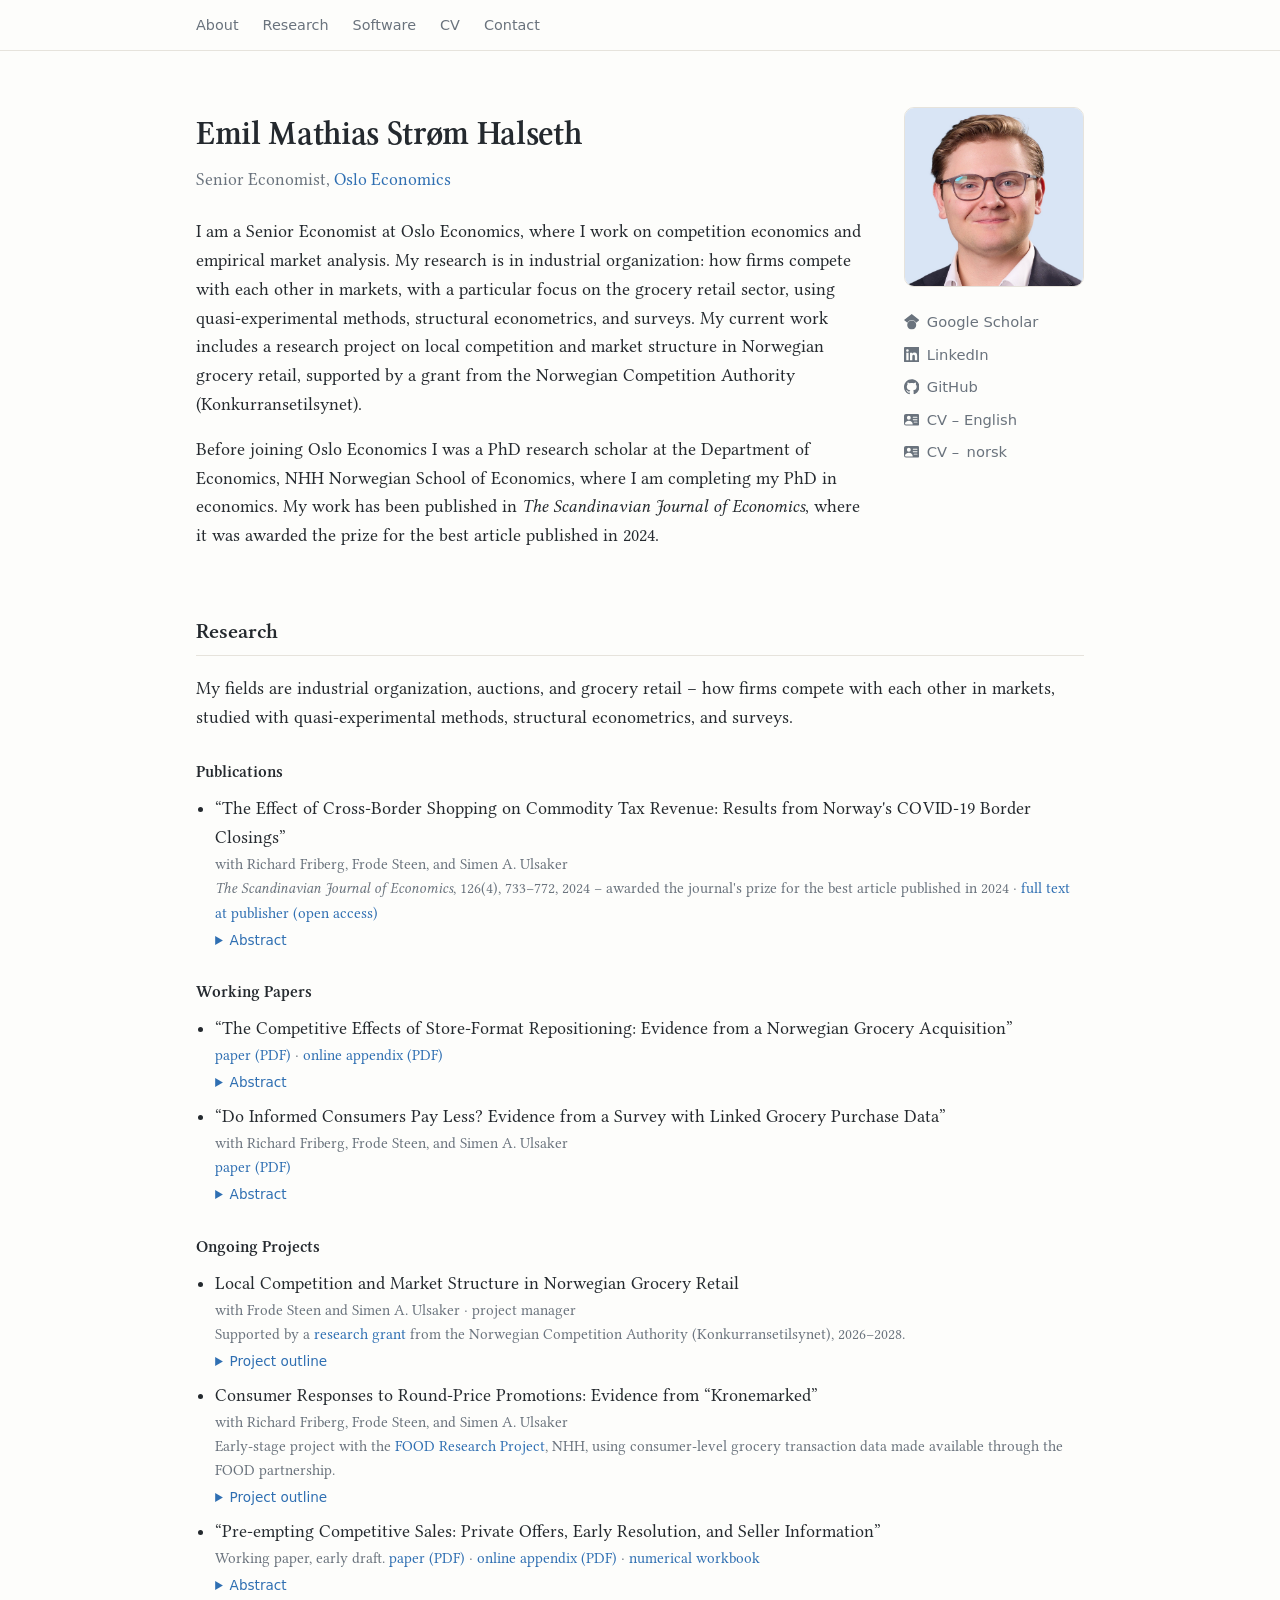
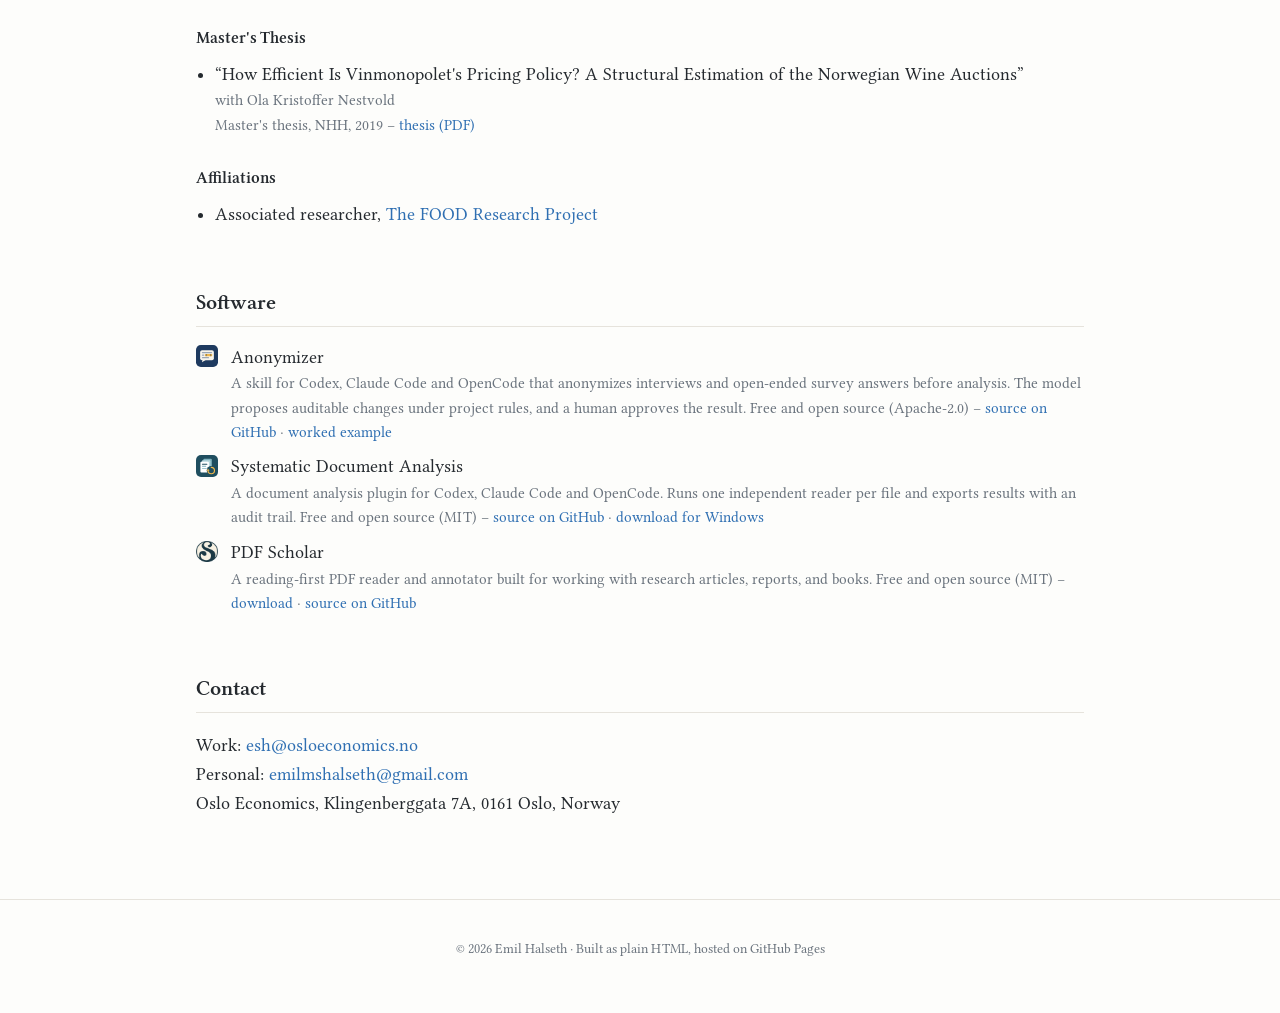
==== index.html @ 2a9c642d "Note quasi-random discount depth in Kronemarked outline Co-Authored-By: Claude Fable 5.1 <noreply@an" ====
<!doctype html>
<html lang="en">
<head>
  <meta charset="utf-8">
  <meta name="viewport" content="width=device-width, initial-scale=1">
  <title>Emil Halseth – Economist</title>
  <meta name="description" content="Emil Halseth is an economist at Oslo Economics working on industrial organization and competition economics.">
  <link rel="canonical" href="https://emilmsh.github.io/">
  <link rel="icon" href="assets/favicon.svg" type="image/svg+xml">
  <!-- Fonts embedded as data URIs; loaded first so the face is ready at first paint. -->
  <link rel="stylesheet" href="assets/fonts.css">
  <link rel="stylesheet" href="style.css">
</head>
<body>

<!-- Icon sprite for the link list under the portrait. Each <symbol> carries its
     own viewBox, so mixing 16- and 24-unit source icons is fine. Reference a
     symbol with <svg class="icon"><use href="#icon-name"></use></svg>.
     Logos from Simple Icons (CC0); the CV card from Bootstrap Icons (MIT). -->
<svg xmlns="http://www.w3.org/2000/svg" class="icon-sprite" aria-hidden="true">
  <symbol id="icon-scholar" viewBox="0 0 24 24">
    <path d="M5.242 13.769L0 9.5 12 0l12 9.5-5.242 4.269C17.548 11.249 14.978 9.5 12 9.5c-2.977 0-5.548 1.748-6.758 4.269zM12 10a7 7 0 1 0 0 14 7 7 0 0 0 0-14z"/>
  </symbol>
  <symbol id="icon-linkedin" viewBox="0 0 24 24">
    <path d="M20.447 20.452h-3.554v-5.569c0-1.328-.027-3.037-1.852-3.037-1.853 0-2.136 1.445-2.136 2.939v5.667H9.351V9h3.414v1.561h.046c.477-.9 1.637-1.85 3.37-1.85 3.601 0 4.267 2.37 4.267 5.455v6.286zM5.337 7.433a2.062 2.062 0 0 1-2.063-2.065 2.064 2.064 0 1 1 2.063 2.065zm1.782 13.019H3.555V9h3.564v11.452zM22.225 0H1.771C.792 0 0 .774 0 1.729v20.542C0 23.227.792 24 1.771 24h20.451C23.2 24 24 23.227 24 22.271V1.729C24 .774 23.2 0 22.222 0h.003z"/>
  </symbol>
  <symbol id="icon-github" viewBox="0 0 24 24">
    <path d="M12 .297c-6.63 0-12 5.373-12 12 0 5.303 3.438 9.8 8.205 11.385.6.113.82-.258.82-.577 0-.285-.01-1.04-.015-2.04-3.338.724-4.042-1.61-4.042-1.61C4.422 18.07 3.633 17.7 3.633 17.7c-1.087-.744.084-.729.084-.729 1.205.084 1.838 1.236 1.838 1.236 1.07 1.835 2.809 1.305 3.495.998.108-.776.417-1.305.76-1.605-2.665-.3-5.466-1.332-5.466-5.93 0-1.31.465-2.38 1.235-3.22-.135-.303-.54-1.523.105-3.176 0 0 1.005-.322 3.3 1.23.96-.267 1.98-.399 3-.405 1.02.006 2.04.138 3 .405 2.28-1.552 3.285-1.23 3.285-1.23.645 1.653.24 2.873.12 3.176.765.84 1.23 1.91 1.23 3.22 0 4.61-2.805 5.625-5.475 5.92.42.36.81 1.096.81 2.22 0 1.606-.015 2.896-.015 3.286 0 .315.21.69.825.57C20.565 22.092 24 17.592 24 12.297c0-6.627-5.373-12-12-12"/>
  </symbol>
  <symbol id="icon-cv" viewBox="0 0 16 16">
    <path d="M0 4a2 2 0 0 1 2-2h12a2 2 0 0 1 2 2v8a2 2 0 0 1-2 2H2a2 2 0 0 1-2-2zm9 1.5a.5.5 0 0 0 .5.5h4a.5.5 0 0 0 0-1h-4a.5.5 0 0 0-.5.5M9 8a.5.5 0 0 0 .5.5h4a.5.5 0 0 0 0-1h-4A.5.5 0 0 0 9 8m1 2.5a.5.5 0 0 0 .5.5h3a.5.5 0 0 0 0-1h-3a.5.5 0 0 0-.5.5m-1 2C9 10.567 7.21 9 5 9c-2.086 0-3.8 1.398-3.984 3.181A1 1 0 0 0 2 13h6.96q.04-.245.04-.5M7 6a2 2 0 1 0-4 0 2 2 0 0 0 4 0"/>
  </symbol>
</svg>

<header class="site-header">
  <nav>
    <a href="#about">About</a>
    <a href="#research">Research</a>
    <a href="#software">Software</a>
    <a href="cv.pdf">CV</a>
    <a href="#contact">Contact</a>
  </nav>
</header>

<main>
  <section class="hero" id="about">
    <div class="hero-text">
      <h1>Emil Mathias Strøm Halseth</h1>
      <p class="role">Senior Economist, <a href="https://osloeconomics.no/en/">Oslo Economics</a></p>
      <p class="bio">
        I am a Senior Economist at Oslo Economics, where I work on competition
        economics and empirical market analysis. My research is in industrial
        organization: how firms compete with each other in markets, with a
        particular focus on the grocery retail sector, using quasi-experimental
        methods, structural econometrics, and surveys. My current work includes
        a research project on local competition and market structure in Norwegian
        grocery retail, supported by a grant from the Norwegian Competition
        Authority (Konkurransetilsynet).
      </p>
      <p class="bio">
        Before joining Oslo Economics I was a PhD research scholar at the
        Department of Economics, NHH Norwegian School of Economics, where I am
        completing my PhD in economics. My work has been
        published in <em>The Scandinavian Journal of Economics</em>, where it
        was awarded the prize for the best article published in 2024.
      </p>
    </div>
    <div class="hero-photo">
      <img src="assets/portrait.jpg" alt="Portrait of Emil Halseth"
           onerror="this.classList.add('missing')">
      <ul class="social">
        <li><a href="https://scholar.google.com/citations?user=TgpBZZUAAAAJ&amp;hl=no"><svg class="icon" aria-hidden="true" focusable="false"><use href="#icon-scholar"></use></svg>Google Scholar</a></li>
        <li><a href="https://www.linkedin.com/in/emil-mathias-str%C3%B8m-halseth-258523127/?locale=en"><svg class="icon" aria-hidden="true" focusable="false"><use href="#icon-linkedin"></use></svg>LinkedIn</a></li>
        <li><a href="https://github.com/emilmsh"><svg class="icon" aria-hidden="true" focusable="false"><use href="#icon-github"></use></svg>GitHub</a></li>
        <li><a href="cv.pdf"><svg class="icon" aria-hidden="true" focusable="false"><use href="#icon-cv"></use></svg>CV &ndash; English</a></li>
        <!-- Labelled in its own language; lang tells screen readers to switch voice. -->
        <li><a href="cv-norsk.pdf" hreflang="no"><svg class="icon" aria-hidden="true" focusable="false"><use href="#icon-cv"></use></svg>CV &ndash; <span lang="no">norsk</span></a></li>
      </ul>
    </div>
  </section>

  <section id="research">
    <h2>Research</h2>
    <p>
      My fields are industrial organization, auctions, and grocery retail &ndash;
      how firms compete with each other in markets, studied with
      quasi-experimental methods, structural econometrics, and surveys.
    </p>
    <!-- To add a paper, copy this template into the right list below
         (newest first). Drop the lines that don't apply: coauthors and
         the abstract are optional.
    <li>
      &ldquo;Paper Title&rdquo;
      <span class="coauthors">with Coauthor One and Coauthor Two</span>
      <span class="venue"><a href="papers/short-name.pdf">paper (PDF)</a></span>
      <details>
        <summary>Abstract</summary>
        <p>Abstract text.</p>
      </details>
    </li>
    -->
    <h3>Publications</h3>
    <ul class="papers">
      <li>
        &ldquo;The Effect of Cross-Border Shopping on Commodity Tax Revenue:
        Results from Norway's COVID-19 Border Closings&rdquo;
        <span class="coauthors">with Richard Friberg, Frode Steen, and Simen A. Ulsaker</span>
        <span class="venue"><em>The Scandinavian Journal of Economics</em>, 126(4), 733&ndash;772, 2024
        &ndash; awarded the journal's prize for the best article published in 2024 ·
        <a href="https://doi.org/10.1111/sjoe.12559">full text at publisher (open access)</a></span>
        <details>
          <summary>Abstract</summary>
          <p>We use grocery data from Norway and COVID-19 border closings to
          gauge the effect of cross-border shopping on commodity tax revenue.
          Detailed store-category level data identify differential treatment
          effects that depend on distance to Swedish stores. Economically
          significant effects extend to up to two hours' drive from the border,
          and even further for prominent cross-border shopping products as
          beer, cigarettes and soda. Across all products, cross-border shopping
          decreases tax revenue from VAT by 3.6% at the national level.
          National commodity tax revenue from carbonated soft drinks (subject
          to a sugar tax) is reduced by 8.1% and from cigarettes by 11.9%.</p>
        </details>
      </li>
    </ul>
    <h3>Working Papers</h3>
    <ul class="papers">
      <li>
        &ldquo;The Competitive Effects of Store-Format Repositioning: Evidence
        from a Norwegian Grocery Acquisition&rdquo;
        <span class="venue"><a href="papers/store-format-repositioning.pdf">paper (PDF)</a> ·
        <a href="papers/store-format-repositioning-appendix.pdf">online appendix (PDF)</a></span>
        <details>
          <summary>Abstract</summary>
          <p>This paper evaluates Coop's 2015 acquisition of ICA, which raised
          national concentration in Norwegian grocery retail and reshaped local
          competition through store-format repositioning toward soft-discount.
          Store-level difference-in-differences estimates for a leading
          soft-discount incumbent imply that rival conversions to the
          acquirer's soft-discount format reduced sales by 4.4&ndash;12.9%,
          while closures increased them by 2.4&ndash;11.1%.
          Convenience-discount conversions show no sales response. Local
          product prices were unchanged, consistent with uniform national
          pricing, and assortments adjusted little. Nationally, food prices
          fell 3.8&ndash;5.2% relative to neighboring countries. These findings
          suggest the merger reallocated complementary firm-specific
          assets &ndash; ICA's locations and Coop's soft-discount
          concept &ndash; strengthening competition despite greater
          concentration.</p>
        </details>
      </li>
      <li>
        &ldquo;Do Informed Consumers Pay Less? Evidence from a Survey with
        Linked Grocery Purchase Data&rdquo;
        <span class="coauthors">with Richard Friberg, Frode Steen, and Simen A. Ulsaker</span>
        <span class="venue"><a href="papers/do-informed-consumers-pay-less.pdf">paper (PDF)</a></span>
        <details>
          <summary>Abstract</summary>
          <p>We examine how consumer price knowledge affects prices paid in
          grocery markets, combining survey-based price recall data from over
          2,000 Norwegian households with 18 months of linked transaction
          histories. Better-informed consumers pay lower prices by timing
          purchases to coincide with sales: a 10 percentage-point increase in
          price knowledge is associated with a 1.3 percent reduction
          in prices paid. This provides direct empirical support for the
          central mechanism in Varian's (1980) model of sales. Consumers who
          actively seek price information have higher price knowledge,
          suggesting that policies improving price accessibility may improve
          consumers' ability to identify and act on temporary discounts.</p>
        </details>
      </li>
    </ul>
    <h3>Ongoing Projects</h3>
    <ul class="papers">
      <li>
        Local Competition and Market Structure in Norwegian Grocery Retail
        <span class="coauthors">with Frode Steen and Simen A. Ulsaker · project manager</span>
        <span class="venue">Supported by a
        <a href="https://konkurransetilsynet.no/konkurransetilsynet-tildeler-forskingsmidlar-2026/">research
        grant</a> from the Norwegian Competition Authority (Konkurransetilsynet),
        2026&ndash;2028.</span>
        <details>
          <summary>Project outline</summary>
          <p>How does the structure of local grocery markets&nbsp;&ndash; the
          number of stores and their distribution across chains&nbsp;&ndash;
          affect competition, cost efficiency, and store accessibility? The
          Norwegian grocery sector is highly concentrated at the national
          level, yet competition largely plays out in local markets, and the
          policy debate has centred on measures that shape local market
          structure: the 2024 ban on negative servitudes, proposals to cap the
          number of stores per chain in a local market, and the Competition
          Authority's new market-investigation powers, which open for
          structural remedies such as divestiture. This project develops and
          estimates a structural equilibrium model of store entry and local
          competition between grocery chains, building on recent frameworks in
          empirical industrial organization and detailed data on store
          locations, chain affiliation, and local market conditions. The
          estimated model is then used for counterfactual analyses that
          quantify how concrete policy interventions would affect entry
          patterns, market structure, competitive intensity, and consumer
          welfare&nbsp;&ndash; explicitly accounting for the chains' strategic
          responses.</p>
        </details>
      </li>
      <li id="round-price-promotions">
        Consumer Responses to Round-Price Promotions: Evidence from
        &ldquo;Kronemarked&rdquo;
        <span class="coauthors">with Richard Friberg, Frode Steen, and Simen A. Ulsaker</span>
        <span class="venue">Early-stage project with the
        <a href="https://www.nhh.no/en/research-centres/food/">FOOD Research
        Project</a>, NHH, using consumer-level grocery transaction data made
        available through the FOOD partnership.</span>
        <details>
          <summary>Project outline</summary>
          <p>&ldquo;Kronemarked&rdquo; is a recurring, store-wide promotional
          event in Norwegian grocery retail: a large set of products spanning
          most categories is temporarily repriced by rounding regular prices
          down to a small set of round price points&nbsp;&ndash; 10, 15, 20,
          30, 40, and 50 kroner&nbsp;&ndash; and included products carry a
          dedicated in-store label showing the round price. The event is
          heavily advertised and functions as a traffic driver for the store
          as a whole. Because regular prices sit at varying distances above
          the nearest round number, the monetary discount differs widely
          across included products: an item regularly priced at 21 kroner and
          one at 29 kroner are both sold at 20. The promotion thus separates
          two features that normally move together in a sale: the salient
          signal that an item is on offer, and the depth of the discount.
          Some products recur across campaigns, while others appear only
          once.</p>
          <p>The project asks two questions. First, what is the relative
          importance of inclusion and labelling versus discount depth in
          consumers' responses&nbsp;&ndash; that is, how sensitive is demand
          to the size of the discount, conditional on the product carrying
          the label? Second, what role does the promotion play in introducing
          new products and variants to consumers: does the chain use it to
          push particular products, and do purchases induced by the campaign
          persist afterwards, shifting consumers' longer-run preferences?</p>
          <p>We use consumer-level transaction data from a major Norwegian
          grocery chain, provided through the FOOD partnership, to study how
          households' purchases of included products change relative to the
          same products outside the campaign period, to the same products in
          stores that do not run the promotion, to non-included products in
          the same store, and during versus after the campaign. Variation in
          discount depth across products sold at the same round price point,
          and across campaigns for the same product, identifies the effect of
          discount depth conditional on the label. Because the distance from
          a product's regular price to the nearest round number is plausibly
          as good as random, conditional on the price level, this variation
          offers a quasi-experimental route to the causal effect of discount
          depth on demand. The household panel further allows us to trace
          trial, repeat purchase, and substitution over time.</p>
        </details>
      </li>
      <!-- BEGIN PREEMPTIVE PAPER: generated from Pre-emptive-bids/manuscripts/pre-empting-competitive-sales.tex -->
      <li id="pre-empting-competitive-sales">
        &ldquo;Pre-empting Competitive Sales: Private Offers, Early Resolution, and Seller Information&rdquo;
        <span class="venue">Working paper, early draft. <a href="papers/pre-empting-competitive-sales.pdf">paper (PDF)</a> · <a href="papers/pre-empting-competitive-sales-online-appendix.pdf">online appendix (PDF)</a> · <a href="papers/pre-emption-numerics.html">numerical workbook</a></span>
        <details>
          <summary>Abstract</summary>
          <p>A private offer can end a competitive sale before other buyers bid. We study costly offers by a buyer with private value and resolution benefits to a seller with private continuation prospects. Accepted trades must finance foregone competition and unsuccessful attempts. Some buyers offer prices that screen seller states; others pay more for certain acceptance. An effective ban preserves later competition and saves offer costs, but sacrifices resolution gains. Its welfare effect depends on the surplus denied to excluded buyers. We establish probing and knockout equilibria and give numerical examples with opposite welfare rankings.</p>
        </details>
      </li>
      <!-- END PREEMPTIVE PAPER -->
    </ul>
    <h3>Master's Thesis</h3>
    <ul class="papers">
      <li>
        &ldquo;How Efficient Is Vinmonopolet's Pricing Policy? A Structural
        Estimation of the Norwegian Wine Auctions&rdquo;
        <span class="coauthors">with Ola Kristoffer Nestvold</span>
        <span class="venue">Master's thesis, NHH, 2019 &ndash;
        <a href="papers/vinmonopolet-pricing-policy.pdf">thesis (PDF)</a></span>
      </li>
    </ul>
    <h3>Affiliations</h3>
    <ul class="affiliations">
      <li>Associated researcher, <a href="https://www.nhh.no/en/research-centres/food/">The FOOD Research Project</a></li>
    </ul>
  </section>

  <section id="software">
    <h2>Software</h2>
    <!-- One <li> per tool; keep newest first. Lead with the tool's own landing
         page where it has one (it carries the downloads for every platform and
         the screenshots), then the repo. Where there is no landing page, link
         the repo and a direct download (releases/latest) or store listing. -->
    <ul class="papers software">
      <li>
        <img class="app-logo" src="assets/anonymizer-logo.svg" alt="" width="22" height="22">
        Anonymizer
        <span class="venue">A skill for Codex, Claude Code and OpenCode that anonymizes interviews and
        open-ended survey answers before analysis.
        The model proposes auditable changes under project rules, and a human approves the result.
        Free and open source (Apache-2.0) &ndash;
        <a href="https://github.com/emilmsh/anonymizer">source on GitHub</a> ·
        <a href="https://github.com/emilmsh/anonymizer/tree/main/examples">worked example</a></span>
      </li>
      <li>
        <img class="app-logo" src="assets/systematic-document-analysis-logo.svg" alt="" width="22" height="22">
        Systematic Document Analysis
        <span class="venue">A document analysis plugin for Codex, Claude Code and OpenCode.
        Runs one independent reader per file and exports results with an audit trail.
        Free and open source (MIT) &ndash;
        <a href="https://github.com/emilmsh/systematic-document-analysis">source on GitHub</a> ·
        <a href="https://github.com/emilmsh/systematic-document-analysis/releases/latest">download for Windows</a></span>
      </li>
      <li>
        <img class="app-logo" src="assets/pdf-scholar-logo.png" alt="" width="22" height="22">
        PDF Scholar
        <span class="venue">A reading-first PDF reader and annotator built for
        working with research articles, reports, and books.
        Free and open source (MIT) &ndash;
        <a href="https://emilmsh.github.io/pdf-scholar/">download</a> ·
        <a href="https://github.com/emilmsh/pdf-scholar">source on GitHub</a></span>
      </li>
    </ul>
  </section>

  <section id="contact">
    <h2>Contact</h2>
    <p>
      Work: <a href="mailto:esh@osloeconomics.no">esh@osloeconomics.no</a><br>
      Personal: <a href="mailto:emilmshalseth@gmail.com">emilmshalseth@gmail.com</a><br>
      Oslo Economics, Klingenberggata 7A, 0161 Oslo, Norway
    </p>
  </section>
</main>

<footer>
  <p>© 2026 Emil Halseth · Built as plain HTML, hosted on GitHub Pages</p>
</footer>

</body>
</html>
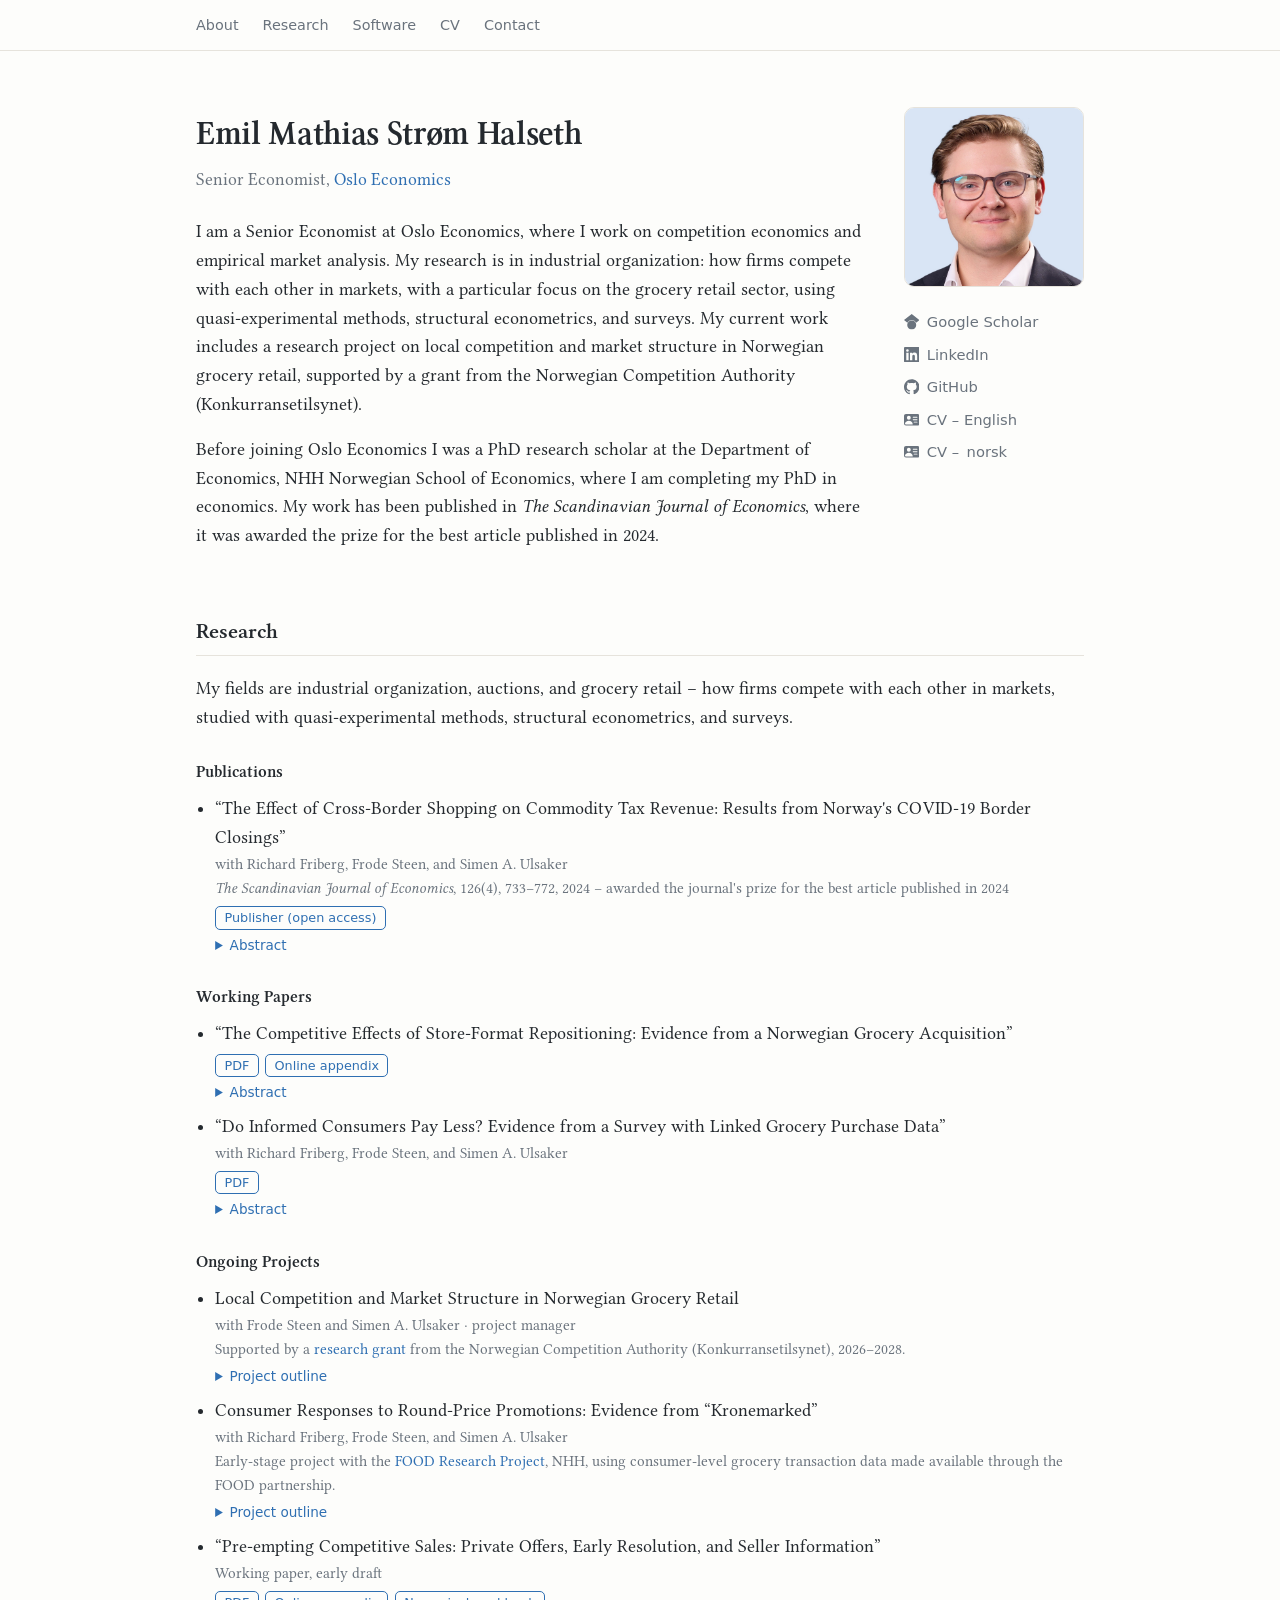
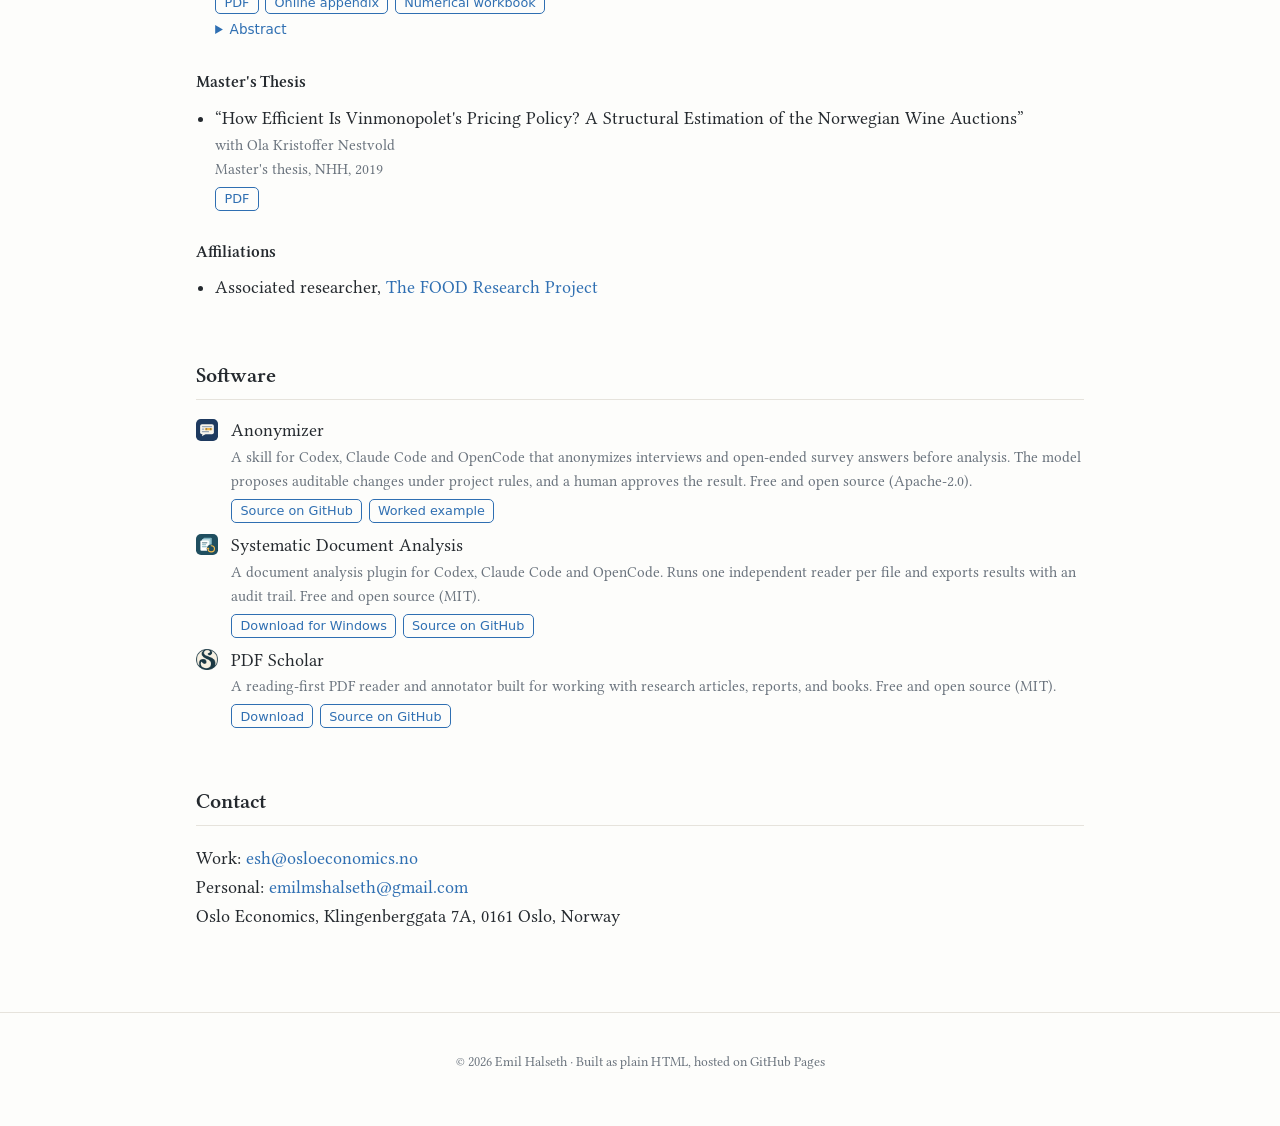
==== commit 2ed93a34: "Show paper and software links as outlined buttons Move the PDF, appendix, workbook, and repository l" ====
--- a/index.html
+++ b/index.html
@@ -92,7 +92,8 @@
     <li>
       &ldquo;Paper Title&rdquo;
       <span class="coauthors">with Coauthor One and Coauthor Two</span>
-      <span class="venue"><a href="papers/short-name.pdf">paper (PDF)</a></span>
+      <span class="venue">Venue or status, if any</span>
+      <span class="links"><a class="btn" href="papers/short-name.pdf">PDF</a></span>
       <details>
         <summary>Abstract</summary>
         <p>Abstract text.</p>
@@ -106,8 +107,8 @@
         Results from Norway's COVID-19 Border Closings&rdquo;
         <span class="coauthors">with Richard Friberg, Frode Steen, and Simen A. Ulsaker</span>
         <span class="venue"><em>The Scandinavian Journal of Economics</em>, 126(4), 733&ndash;772, 2024
-        &ndash; awarded the journal's prize for the best article published in 2024 ·
-        <a href="https://doi.org/10.1111/sjoe.12559">full text at publisher (open access)</a></span>
+        &ndash; awarded the journal's prize for the best article published in 2024</span>
+        <span class="links"><a class="btn" href="https://doi.org/10.1111/sjoe.12559">Publisher (open access)</a></span>
         <details>
           <summary>Abstract</summary>
           <p>We use grocery data from Norway and COVID-19 border closings to
@@ -128,8 +129,8 @@
       <li>
         &ldquo;The Competitive Effects of Store-Format Repositioning: Evidence
         from a Norwegian Grocery Acquisition&rdquo;
-        <span class="venue"><a href="papers/store-format-repositioning.pdf">paper (PDF)</a> ·
-        <a href="papers/store-format-repositioning-appendix.pdf">online appendix (PDF)</a></span>
+        <span class="links"><a class="btn" href="papers/store-format-repositioning.pdf">PDF</a>
+        <a class="btn" href="papers/store-format-repositioning-appendix.pdf">Online appendix</a></span>
         <details>
           <summary>Abstract</summary>
           <p>This paper evaluates Coop's 2015 acquisition of ICA, which raised
@@ -153,7 +154,7 @@
         &ldquo;Do Informed Consumers Pay Less? Evidence from a Survey with
         Linked Grocery Purchase Data&rdquo;
         <span class="coauthors">with Richard Friberg, Frode Steen, and Simen A. Ulsaker</span>
-        <span class="venue"><a href="papers/do-informed-consumers-pay-less.pdf">paper (PDF)</a></span>
+        <span class="links"><a class="btn" href="papers/do-informed-consumers-pay-less.pdf">PDF</a></span>
         <details>
           <summary>Abstract</summary>
           <p>We examine how consumer price knowledge affects prices paid in
@@ -254,7 +255,8 @@
       <!-- BEGIN PREEMPTIVE PAPER: generated from Pre-emptive-bids/manuscripts/pre-empting-competitive-sales.tex -->
       <li id="pre-empting-competitive-sales">
         &ldquo;Pre-empting Competitive Sales: Private Offers, Early Resolution, and Seller Information&rdquo;
-        <span class="venue">Working paper, early draft. <a href="papers/pre-empting-competitive-sales.pdf">paper (PDF)</a> · <a href="papers/pre-empting-competitive-sales-online-appendix.pdf">online appendix (PDF)</a> · <a href="papers/pre-emption-numerics.html">numerical workbook</a></span>
+        <span class="venue">Working paper, early draft</span>
+        <span class="links"><a class="btn" href="papers/pre-empting-competitive-sales.pdf">PDF</a> <a class="btn" href="papers/pre-empting-competitive-sales-online-appendix.pdf">Online appendix</a> <a class="btn" href="papers/pre-emption-numerics.html">Numerical workbook</a></span>
         <details>
           <summary>Abstract</summary>
           <p>A private offer can end a competitive sale before other buyers bid. We study costly offers by a buyer with private value and resolution benefits to a seller with private continuation prospects. Accepted trades must finance foregone competition and unsuccessful attempts. Some buyers offer prices that screen seller states; others pay more for certain acceptance. An effective ban preserves later competition and saves offer costs, but sacrifices resolution gains. Its welfare effect depends on the surplus denied to excluded buyers. We establish probing and knockout equilibria and give numerical examples with opposite welfare rankings.</p>
@@ -268,8 +270,8 @@
         &ldquo;How Efficient Is Vinmonopolet's Pricing Policy? A Structural
         Estimation of the Norwegian Wine Auctions&rdquo;
         <span class="coauthors">with Ola Kristoffer Nestvold</span>
-        <span class="venue">Master's thesis, NHH, 2019 &ndash;
-        <a href="papers/vinmonopolet-pricing-policy.pdf">thesis (PDF)</a></span>
+        <span class="venue">Master's thesis, NHH, 2019</span>
+        <span class="links"><a class="btn" href="papers/vinmonopolet-pricing-policy.pdf">PDF</a></span>
       </li>
     </ul>
     <h3>Affiliations</h3>
@@ -291,27 +293,27 @@
         <span class="venue">A skill for Codex, Claude Code and OpenCode that anonymizes interviews and
         open-ended survey answers before analysis.
         The model proposes auditable changes under project rules, and a human approves the result.
-        Free and open source (Apache-2.0) &ndash;
-        <a href="https://github.com/emilmsh/anonymizer">source on GitHub</a> ·
-        <a href="https://github.com/emilmsh/anonymizer/tree/main/examples">worked example</a></span>
+        Free and open source (Apache-2.0).</span>
+        <span class="links"><a class="btn" href="https://github.com/emilmsh/anonymizer">Source on GitHub</a>
+        <a class="btn" href="https://github.com/emilmsh/anonymizer/tree/main/examples">Worked example</a></span>
       </li>
       <li>
         <img class="app-logo" src="assets/systematic-document-analysis-logo.svg" alt="" width="22" height="22">
         Systematic Document Analysis
         <span class="venue">A document analysis plugin for Codex, Claude Code and OpenCode.
         Runs one independent reader per file and exports results with an audit trail.
-        Free and open source (MIT) &ndash;
-        <a href="https://github.com/emilmsh/systematic-document-analysis">source on GitHub</a> ·
-        <a href="https://github.com/emilmsh/systematic-document-analysis/releases/latest">download for Windows</a></span>
+        Free and open source (MIT).</span>
+        <span class="links"><a class="btn" href="https://github.com/emilmsh/systematic-document-analysis/releases/latest">Download for Windows</a>
+        <a class="btn" href="https://github.com/emilmsh/systematic-document-analysis">Source on GitHub</a></span>
       </li>
       <li>
         <img class="app-logo" src="assets/pdf-scholar-logo.png" alt="" width="22" height="22">
         PDF Scholar
         <span class="venue">A reading-first PDF reader and annotator built for
         working with research articles, reports, and books.
-        Free and open source (MIT) &ndash;
-        <a href="https://emilmsh.github.io/pdf-scholar/">download</a> ·
-        <a href="https://github.com/emilmsh/pdf-scholar">source on GitHub</a></span>
+        Free and open source (MIT).</span>
+        <span class="links"><a class="btn" href="https://emilmsh.github.io/pdf-scholar/">Download</a>
+        <a class="btn" href="https://github.com/emilmsh/pdf-scholar">Source on GitHub</a></span>
       </li>
     </ul>
   </section>
--- a/style.css
+++ b/style.css
@@ -198,6 +198,35 @@
   font-size: 0.95rem;
 }
 
+/* Paper / software links sit on their own row as small outlined buttons,
+   so they read as actions rather than running into the venue text. */
+.links {
+  display: flex;
+  flex-wrap: wrap;
+  gap: 0.4rem;
+  margin-top: 0.35rem;
+  font-family: system-ui, -apple-system, "Segoe UI", sans-serif;
+  font-size: 0.8rem;
+  line-height: 1.2;
+}
+
+.btn {
+  display: inline-block;
+  padding: 0.25em 0.65em;
+  border: 1px solid var(--accent);
+  border-radius: 5px;
+  color: var(--accent);
+  background: transparent;
+  white-space: nowrap;
+  transition: background-color 0.12s ease, color 0.12s ease;
+}
+
+.btn:hover, .btn:focus-visible {
+  background: var(--accent);
+  color: var(--bg);
+  text-decoration: none;
+}
+
 .papers details { margin-top: 0.3rem; }
 
 .papers summary {
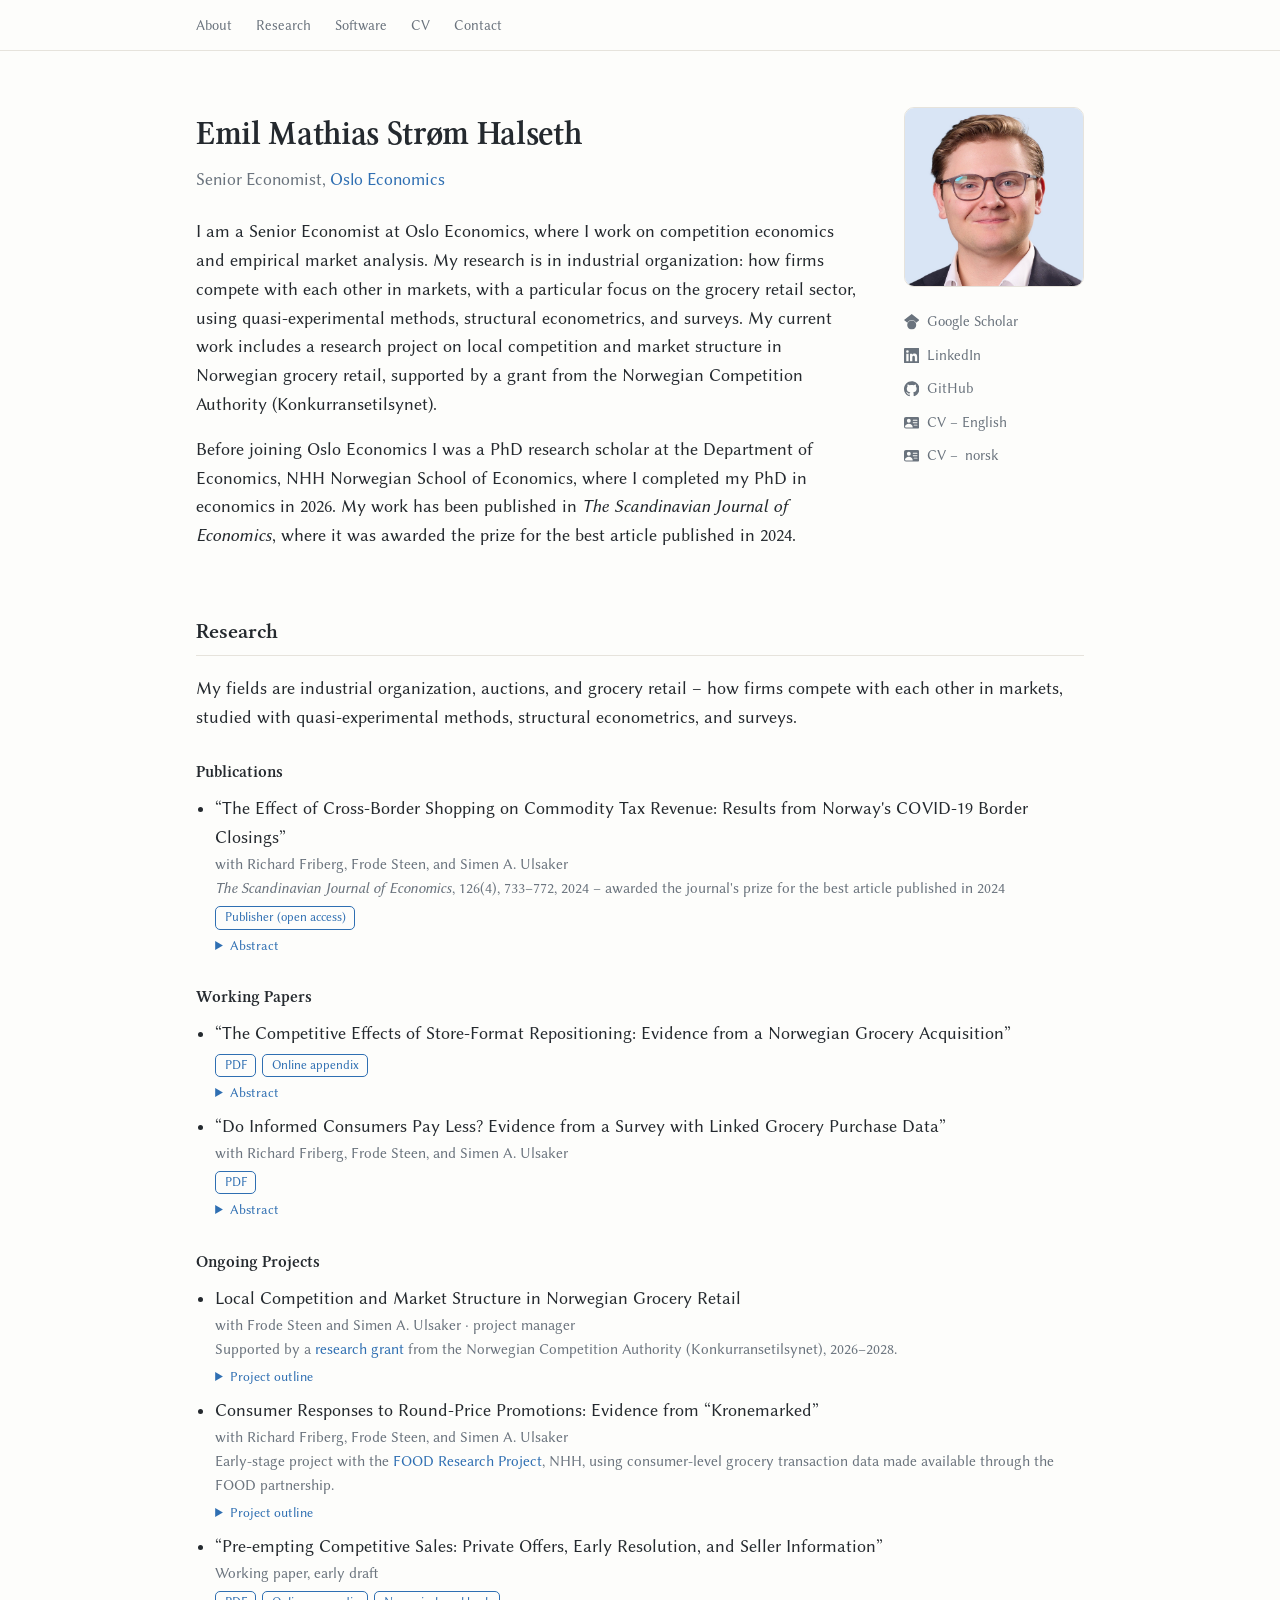
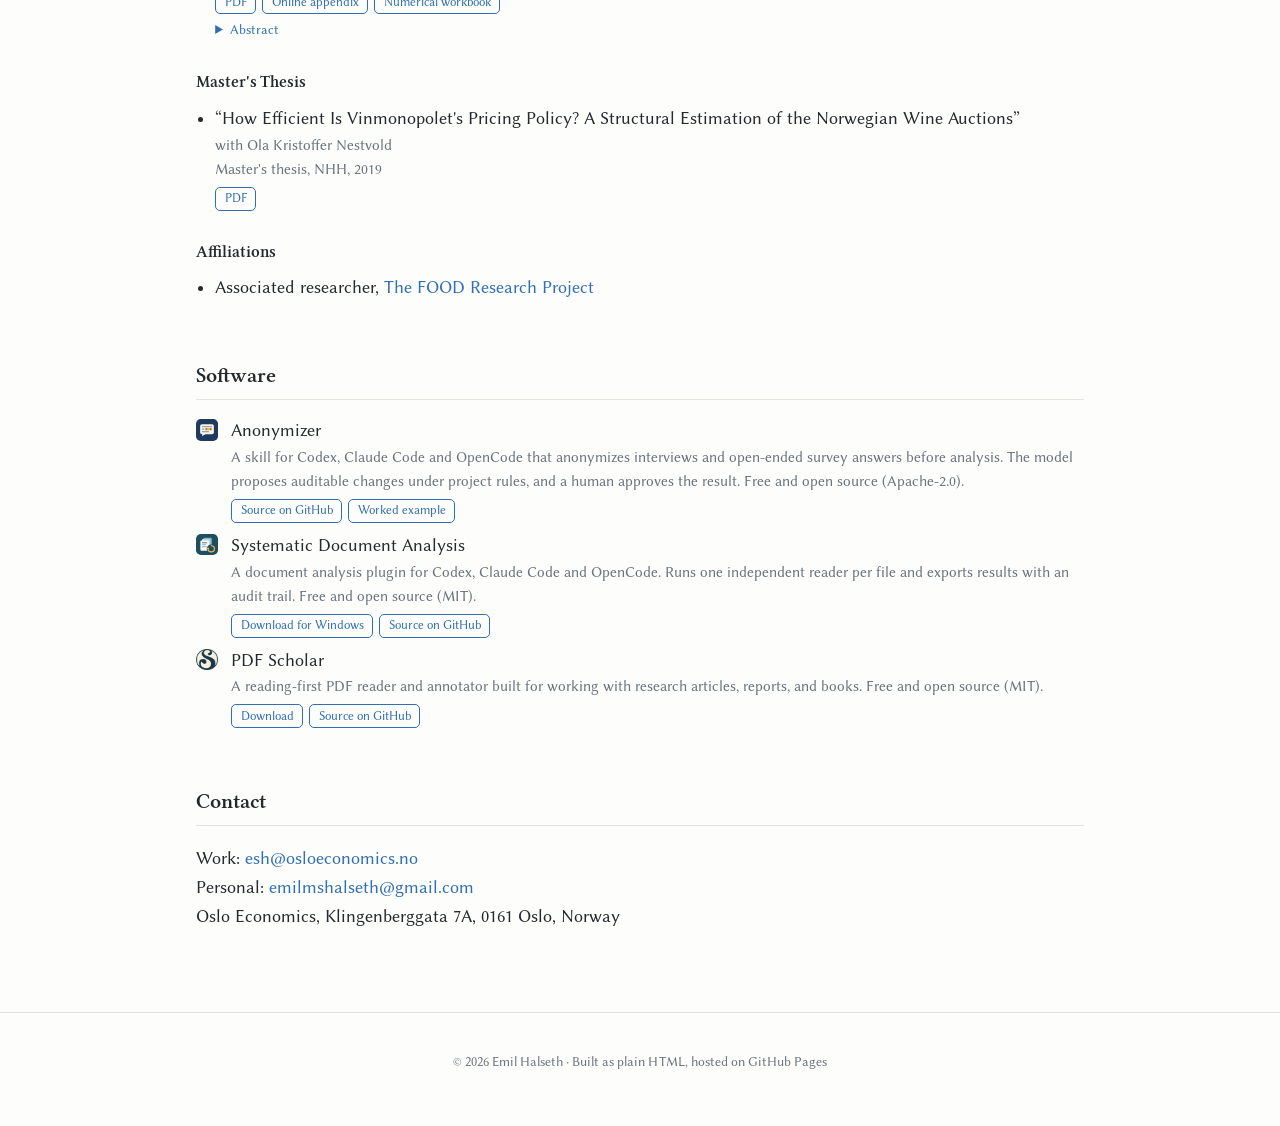
==== commit b32c49c0: "Update bio: PhD completed Co-Authored-By: Claude Fable 5.1 <noreply@anthropic.com>" ====
--- a/index.html
+++ b/index.html
@@ -59,8 +59,8 @@
       </p>
       <p class="bio">
         Before joining Oslo Economics I was a PhD research scholar at the
-        Department of Economics, NHH Norwegian School of Economics, where I am
-        completing my PhD in economics. My work has been
+        Department of Economics, NHH Norwegian School of Economics, where I
+        completed my PhD in economics in 2026. My work has been
         published in <em>The Scandinavian Journal of Economics</em>, where it
         was awarded the prize for the best article published in 2024.
       </p>
--- a/assets/fonts.css
+++ b/assets/fonts.css
@@ -1,6 +1,7 @@
-/* Libertinus Serif embedded as base64 data URIs so the font is part of the
-   render-blocking CSS — available at first paint, no FOUT, no swap.
-   Generated file — don't edit by hand; editable styling lives in style.css. */
-@font-face{font-family:"Libertinus Serif";font-weight:400;font-style:normal;font-display:block;src:url([data-uri]) format("woff2");}
-@font-face{font-family:"Libertinus Serif";font-weight:400;font-style:italic;font-display:block;src:url([data-uri]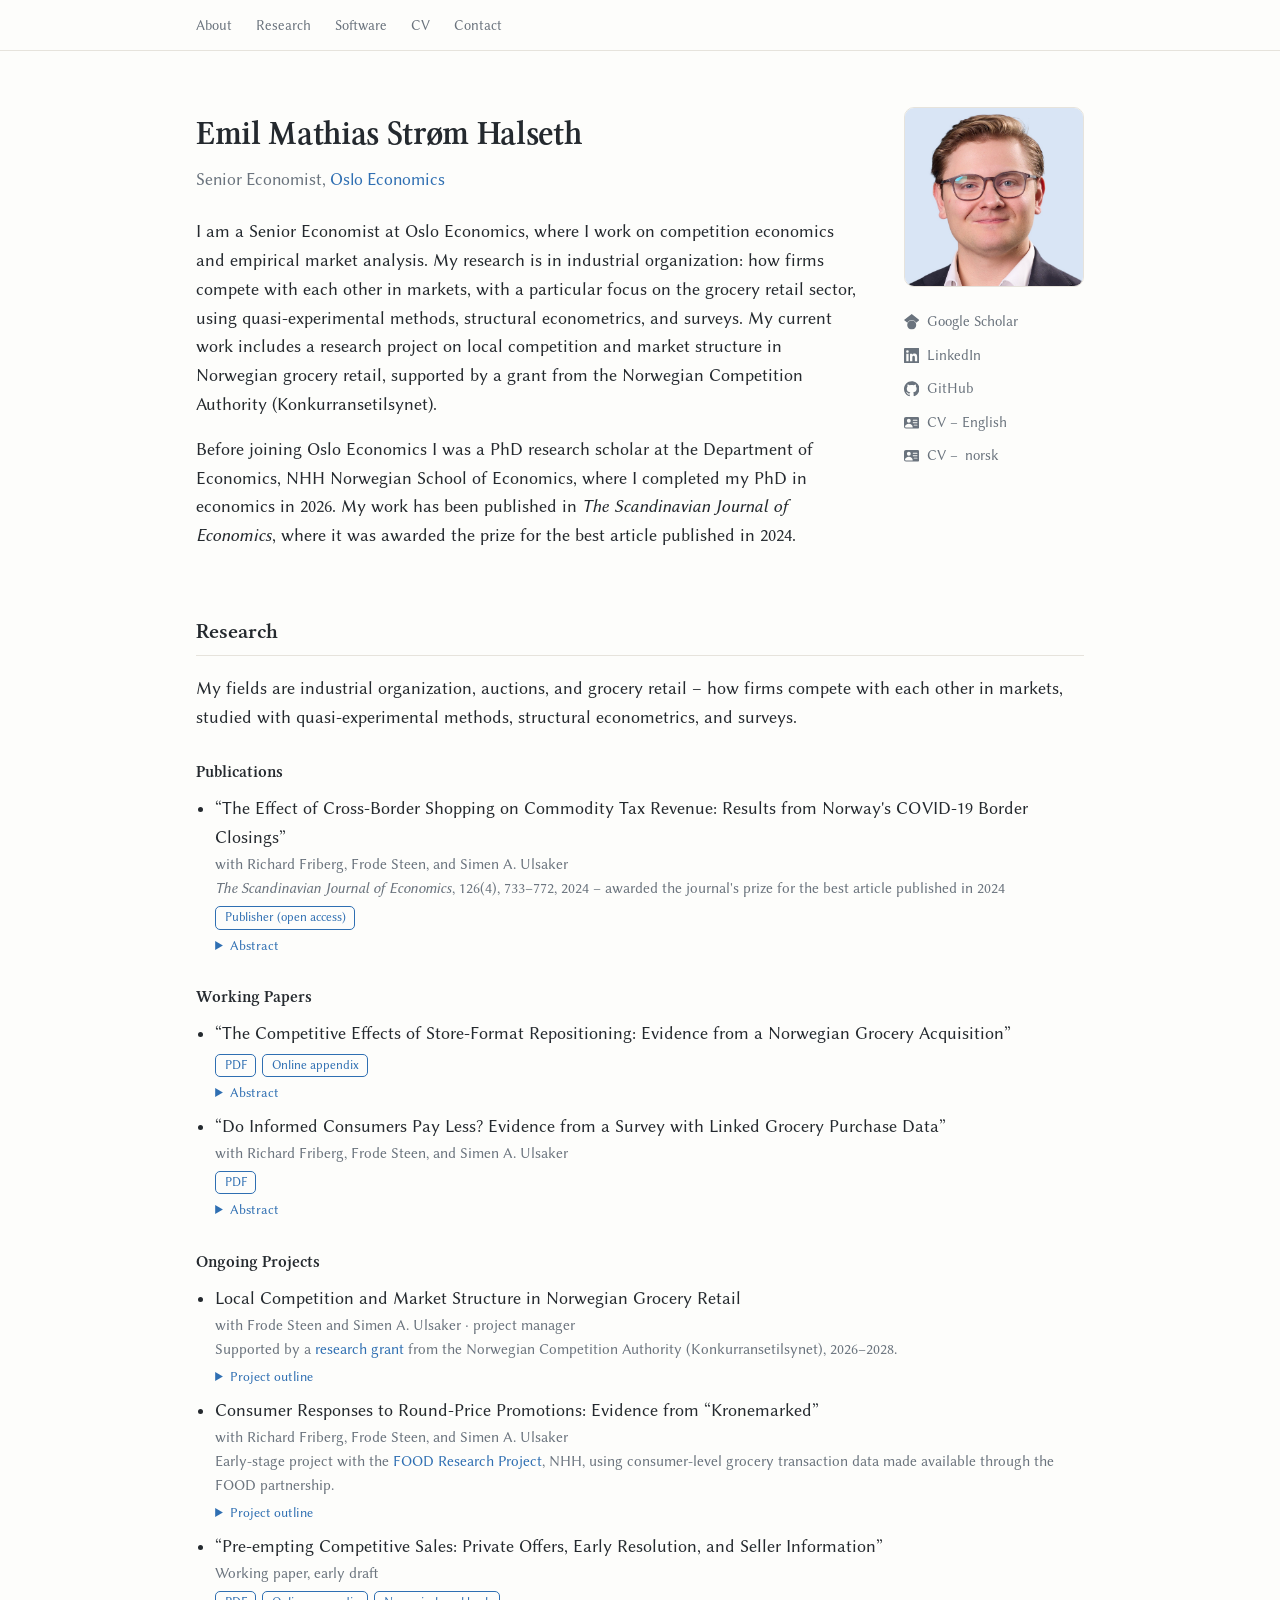
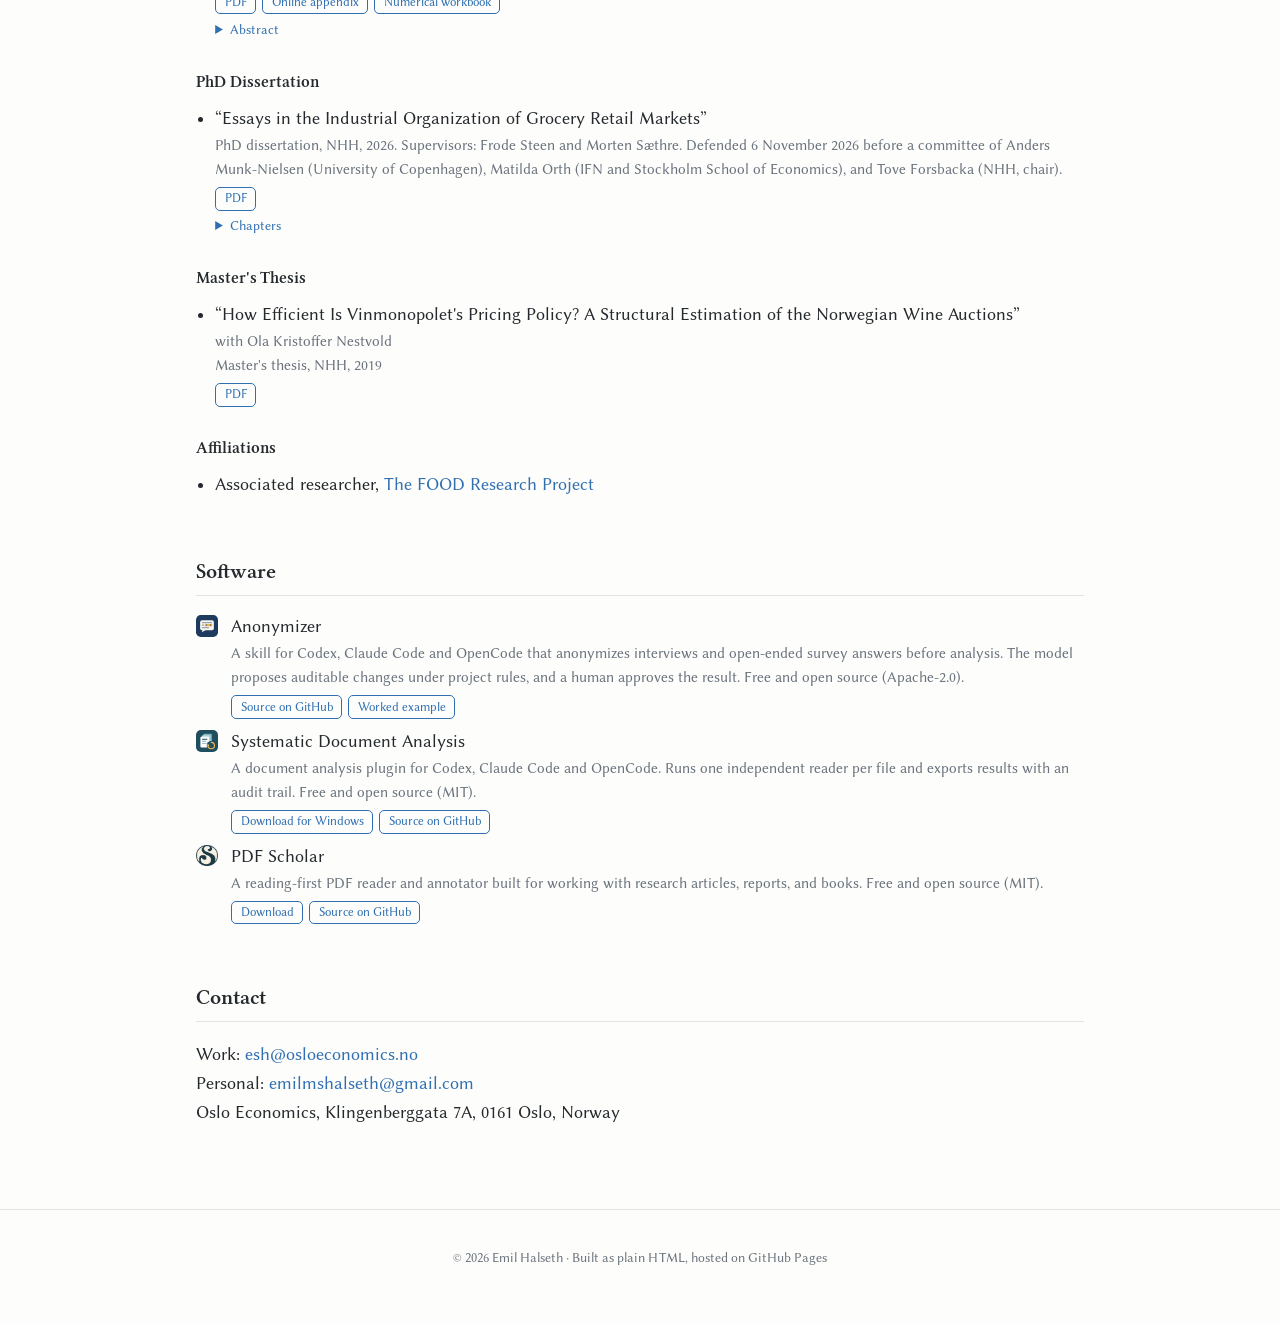
==== commit 212c0a53: "Add PhD dissertation entry and refresh CVs Co-Authored-By: Claude Fable 5.1 <noreply@anthropic.com>" ====
--- a/index.html
+++ b/index.html
@@ -264,6 +264,26 @@
       </li>
       <!-- END PREEMPTIVE PAPER -->
     </ul>
+    <h3>PhD Dissertation</h3>
+    <ul class="papers">
+      <li id="phd-dissertation">
+        &ldquo;Essays in the Industrial Organization of Grocery Retail Markets&rdquo;
+        <span class="venue">PhD dissertation, NHH, 2026. Supervisors: Frode Steen and Morten S&aelig;thre.
+        Defended 6 November 2026 before a committee of Anders Munk-Nielsen (University of Copenhagen),
+        Matilda Orth (IFN and Stockholm School of Economics), and Tove Forsbacka (NHH, chair).</span>
+        <span class="links"><a class="btn" href="papers/phd-thesis-grocery-retail-io.pdf">PDF</a></span>
+        <details>
+          <summary>Chapters</summary>
+          <p>The thesis consists of three empirical chapters on competitive pressure in grocery retail
+          and its implications for market and consumer outcomes. The first chapter studies the
+          competitive effects of store-format conversions following Coop's 2015 acquisition of ICA.
+          The second chapter uses Norway's COVID-19 border closures to quantify how cross-border
+          shopping affects domestic demand and commodity tax revenue. The third chapter combines
+          survey-based measures of price knowledge with linked transaction histories to ask whether
+          informed consumers pay less.</p>
+        </details>
+      </li>
+    </ul>
     <h3>Master's Thesis</h3>
     <ul class="papers">
       <li>
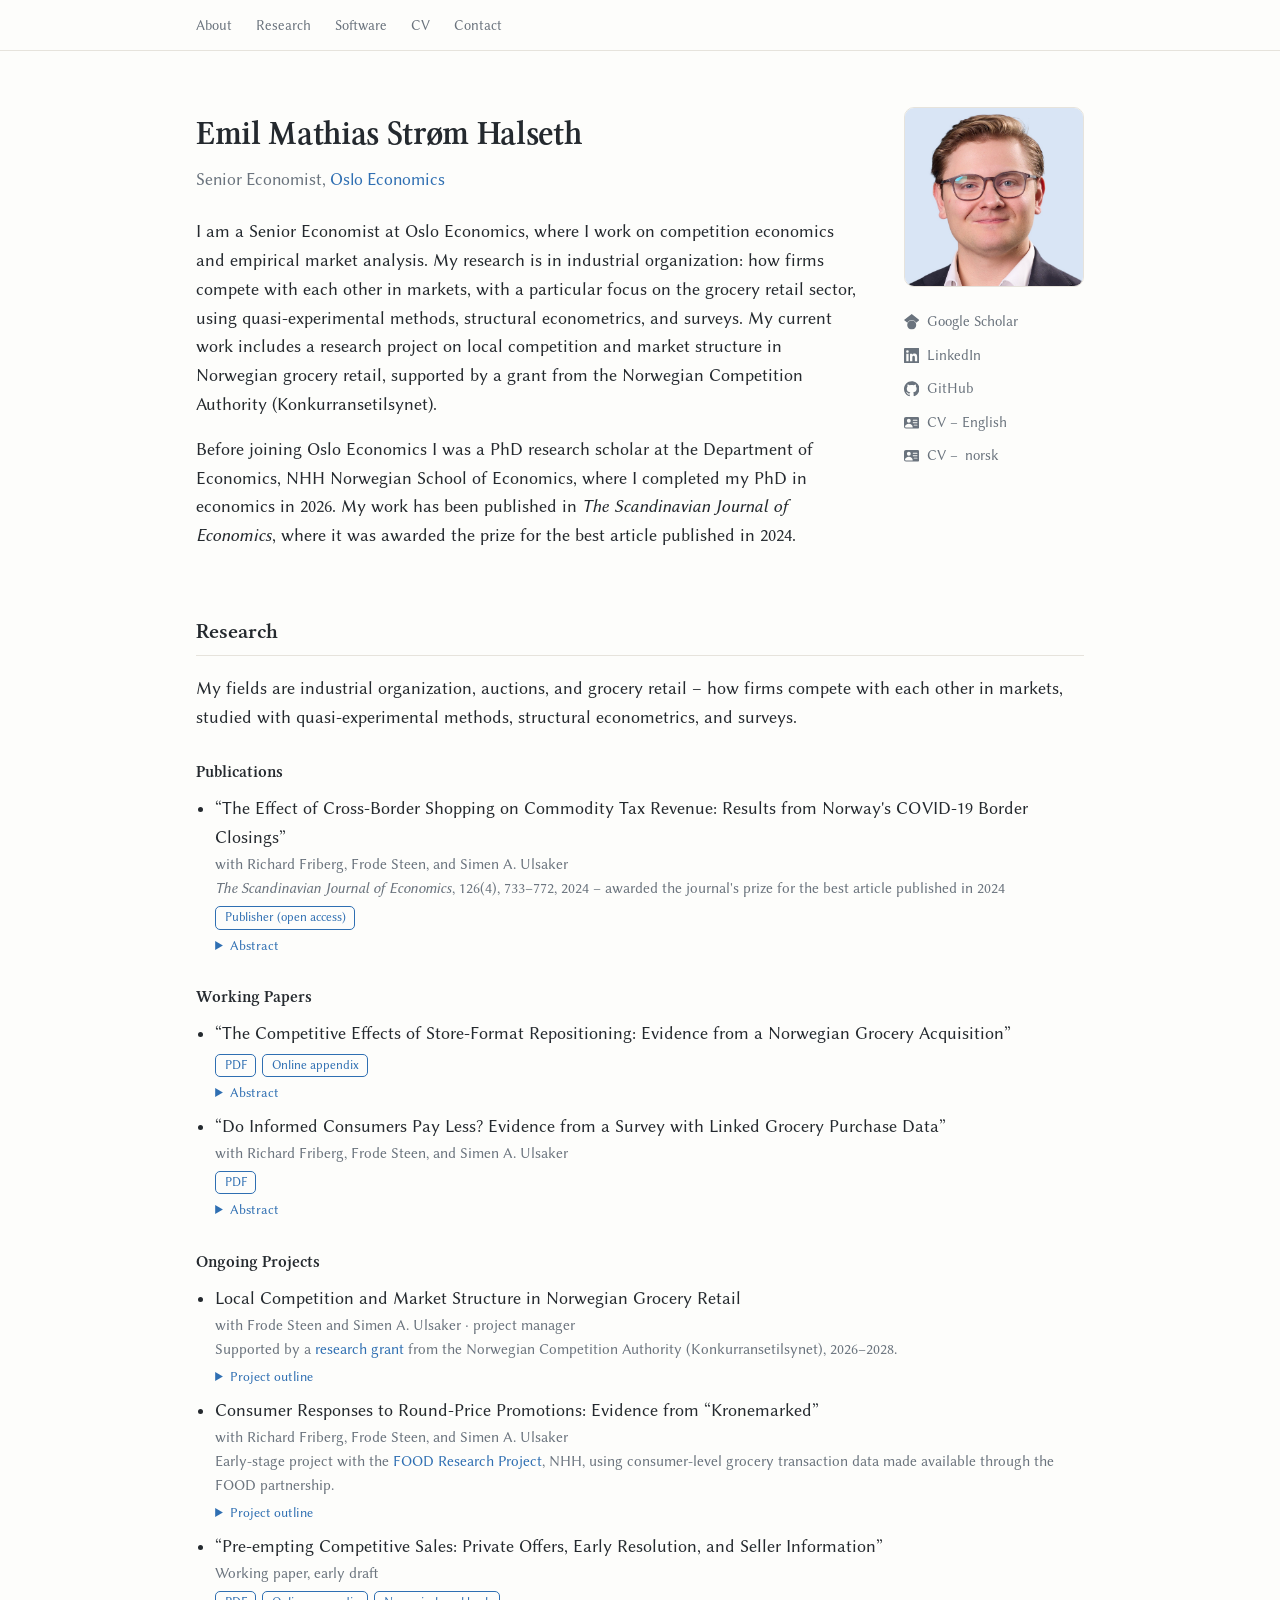
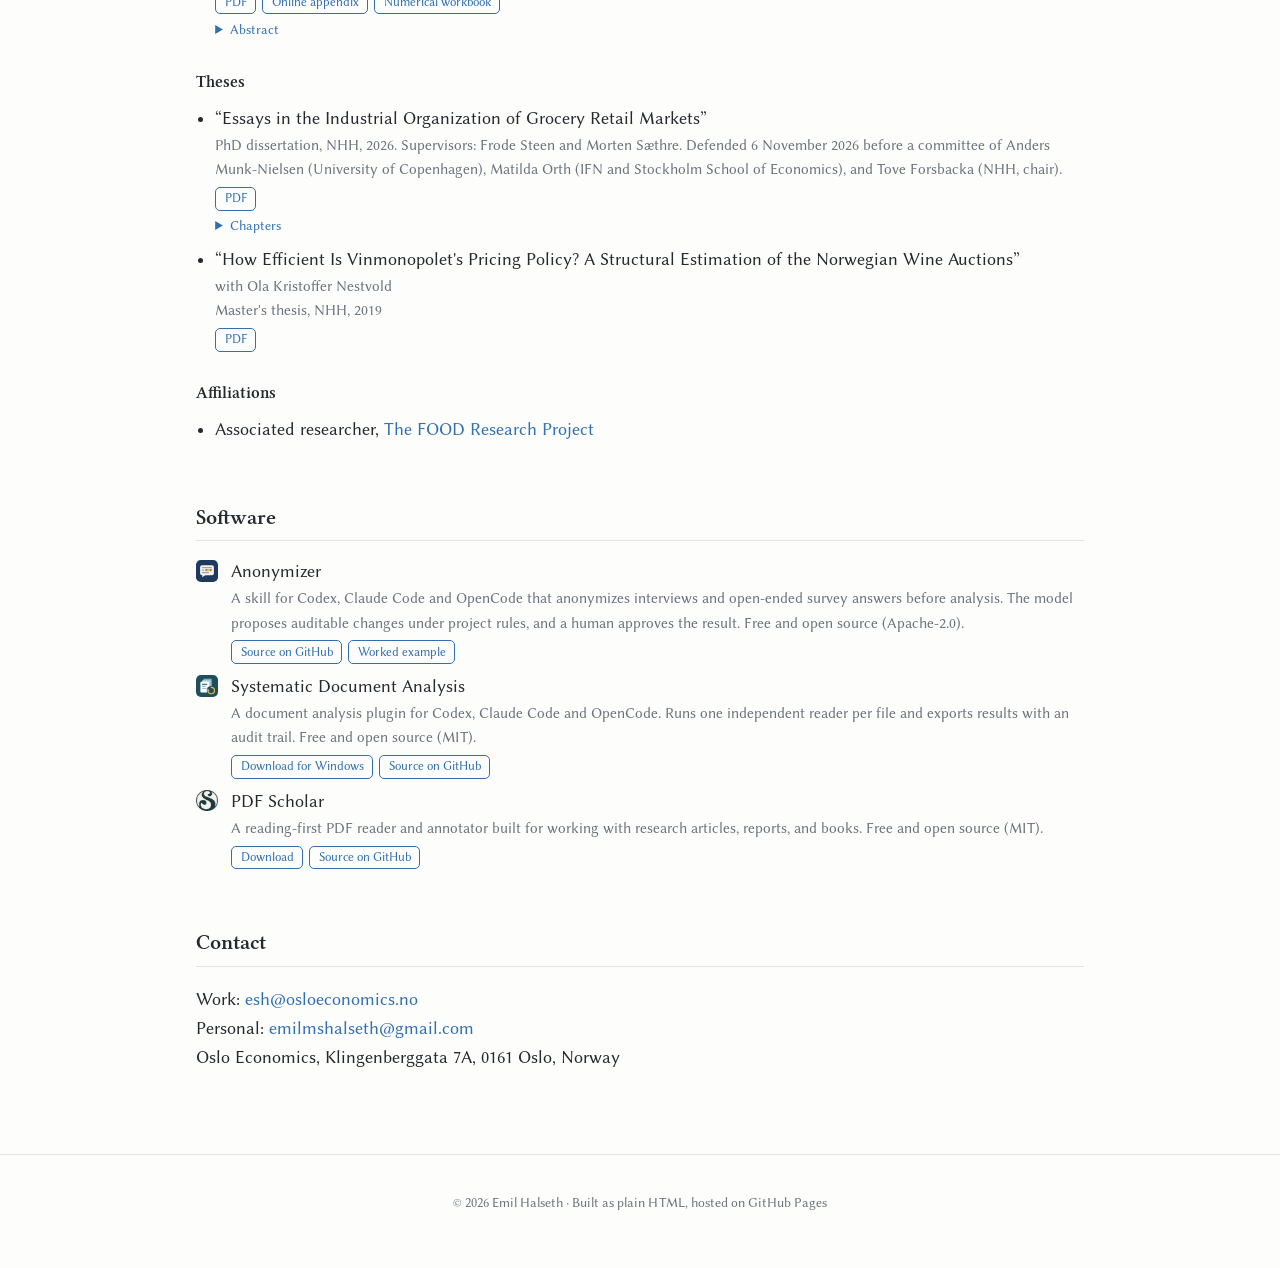
==== commit bcf4c52b: "Combine PhD and master's theses under one heading Co-Authored-By: Claude Fable 5.1 <noreply@anthropi" ====
--- a/index.html
+++ b/index.html
@@ -264,7 +264,7 @@
       </li>
       <!-- END PREEMPTIVE PAPER -->
     </ul>
-    <h3>PhD Dissertation</h3>
+    <h3>Theses</h3>
     <ul class="papers">
       <li id="phd-dissertation">
         &ldquo;Essays in the Industrial Organization of Grocery Retail Markets&rdquo;
@@ -283,9 +283,6 @@
           informed consumers pay less.</p>
         </details>
       </li>
-    </ul>
-    <h3>Master's Thesis</h3>
-    <ul class="papers">
       <li>
         &ldquo;How Efficient Is Vinmonopolet's Pricing Policy? A Structural
         Estimation of the Norwegian Wine Auctions&rdquo;
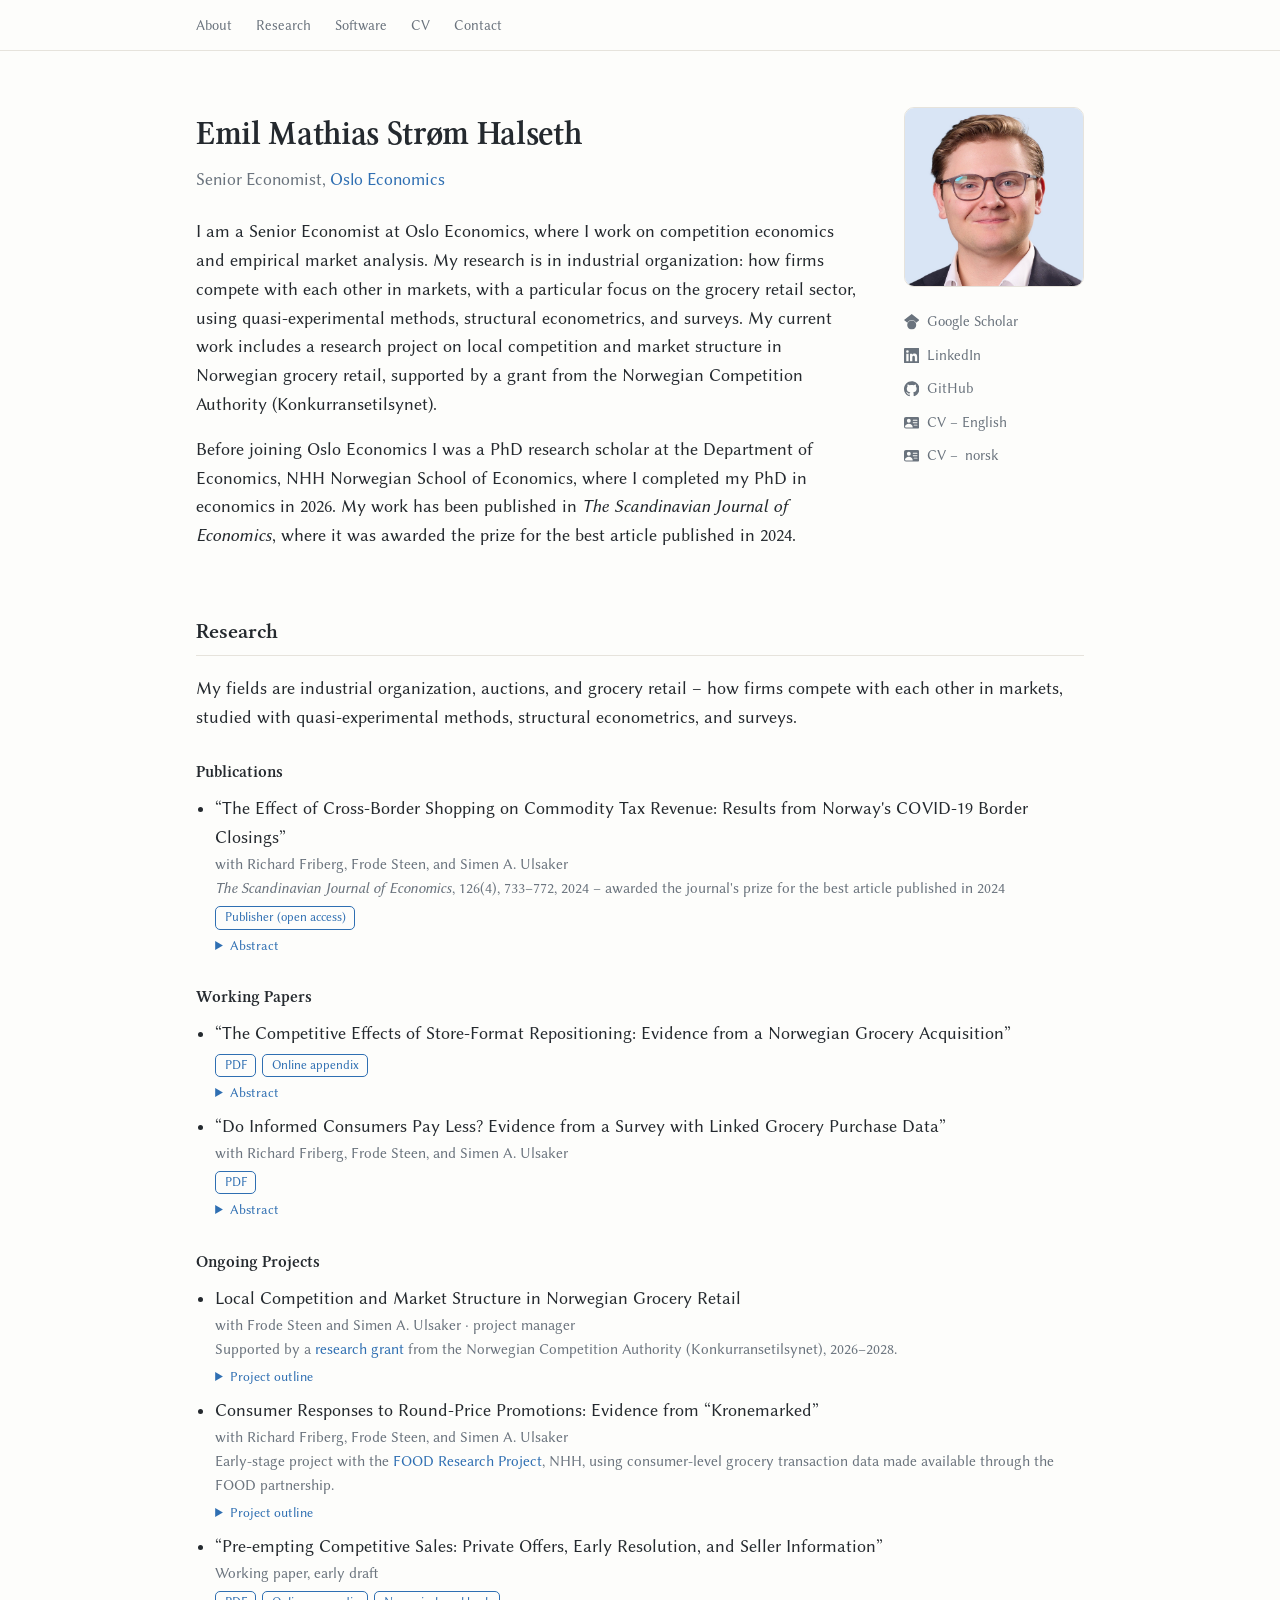
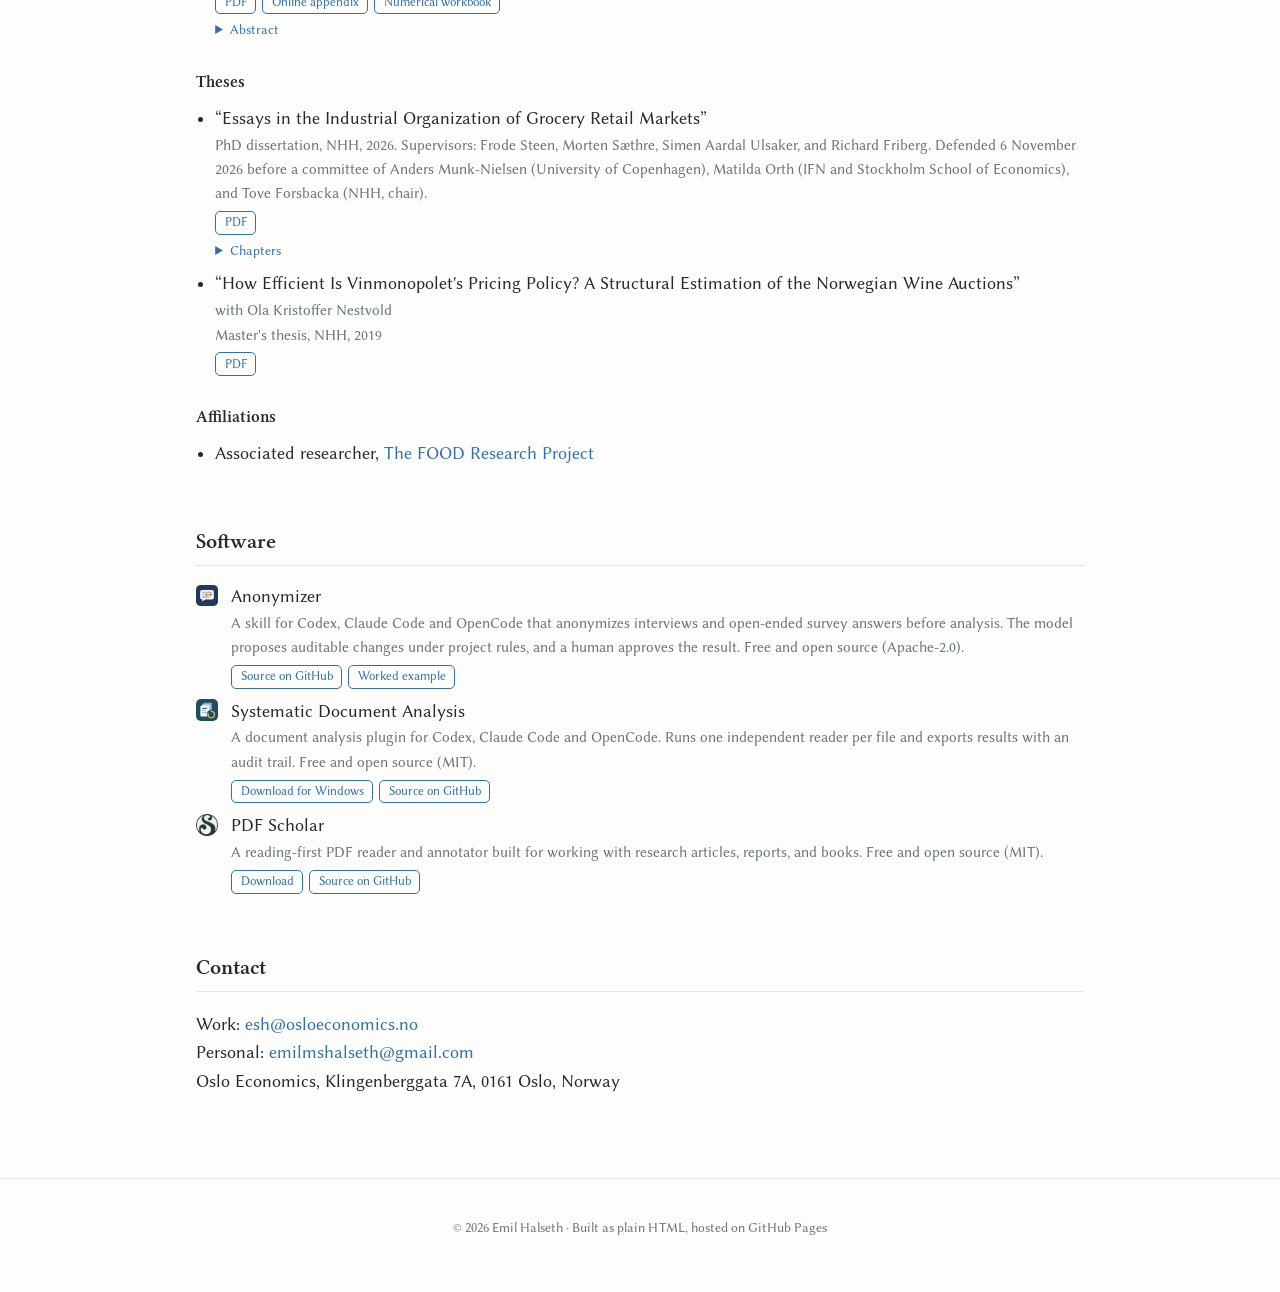
==== commit f5b9b6dd: "Add Ulsaker and Friberg as dissertation supervisors Co-Authored-By: Claude Fable 5.1 <noreply@anthro" ====
--- a/index.html
+++ b/index.html
@@ -268,7 +268,7 @@
     <ul class="papers">
       <li id="phd-dissertation">
         &ldquo;Essays in the Industrial Organization of Grocery Retail Markets&rdquo;
-        <span class="venue">PhD dissertation, NHH, 2026. Supervisors: Frode Steen and Morten S&aelig;thre.
+        <span class="venue">PhD dissertation, NHH, 2026. Supervisors: Frode Steen, Morten S&aelig;thre, Simen Aardal Ulsaker, and Richard Friberg.
         Defended 6 November 2026 before a committee of Anders Munk-Nielsen (University of Copenhagen),
         Matilda Orth (IFN and Stockholm School of Economics), and Tove Forsbacka (NHH, chair).</span>
         <span class="links"><a class="btn" href="papers/phd-thesis-grocery-retail-io.pdf">PDF</a></span>
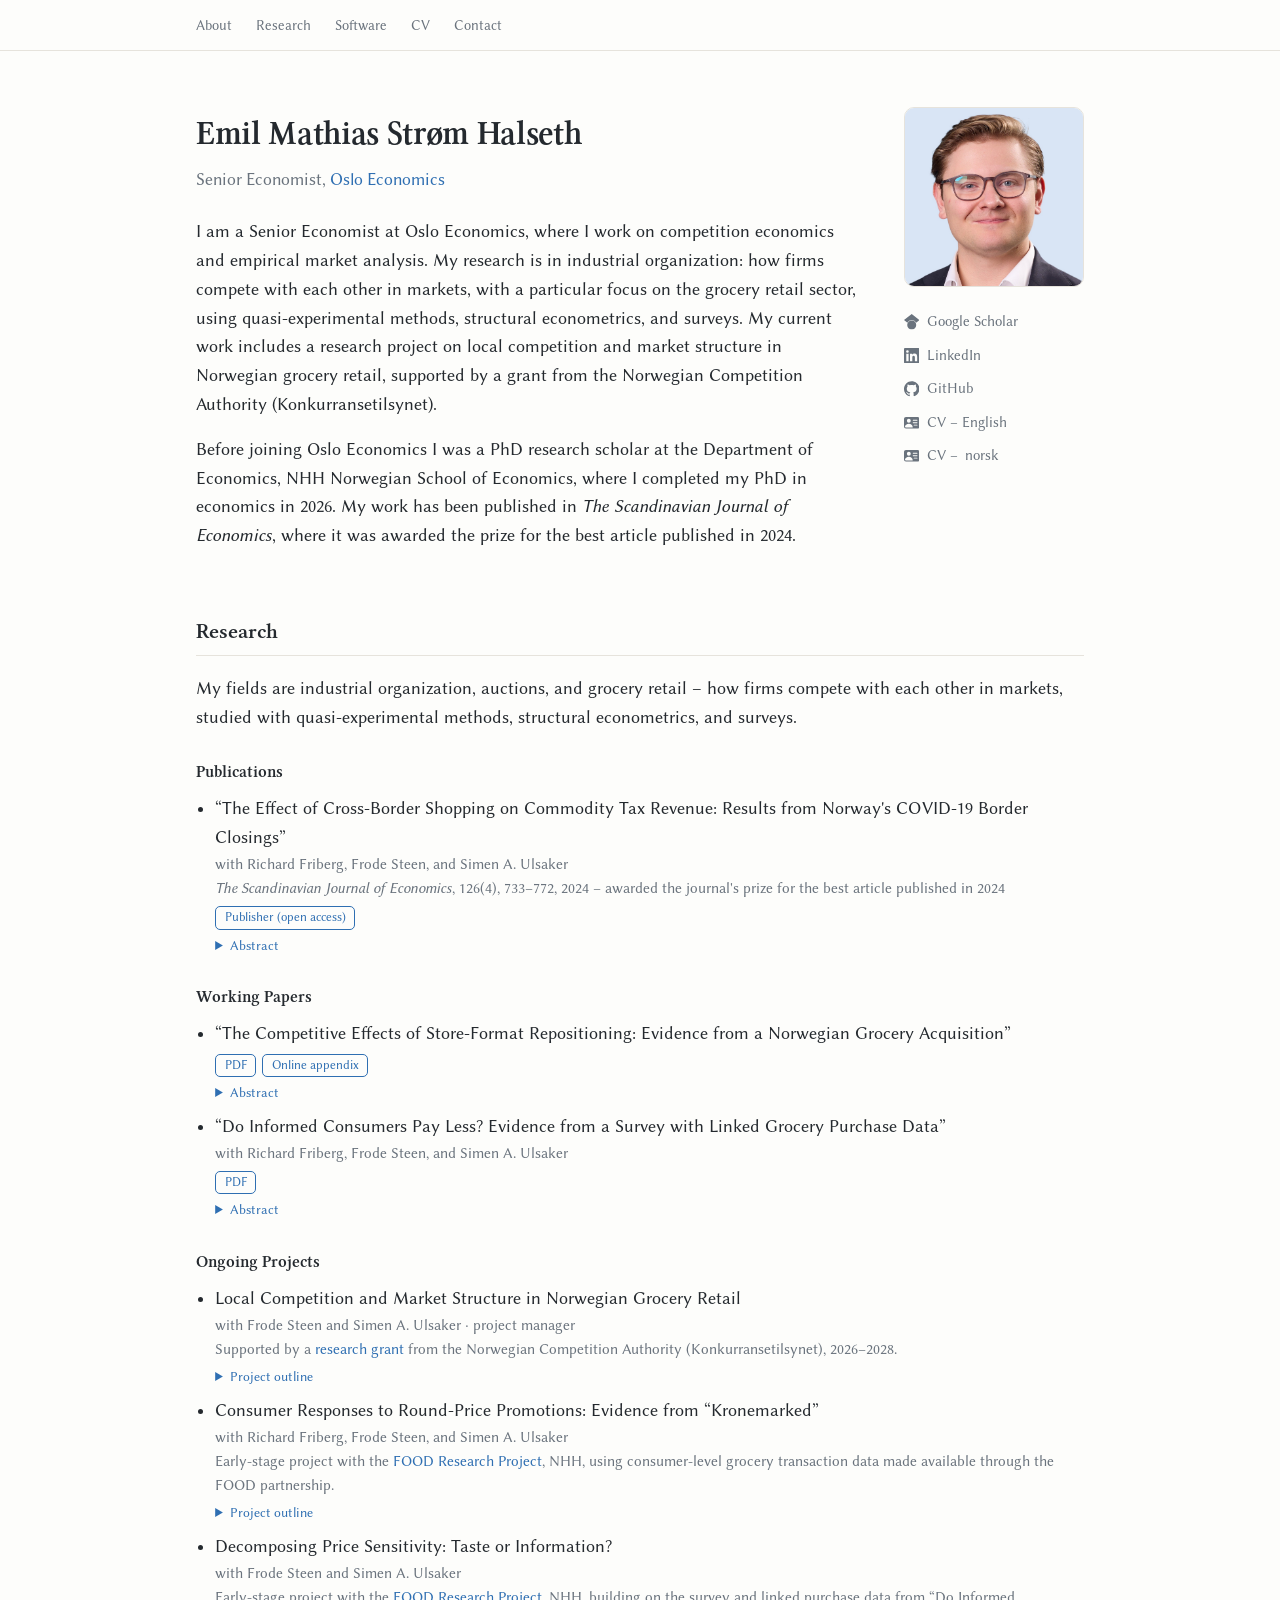
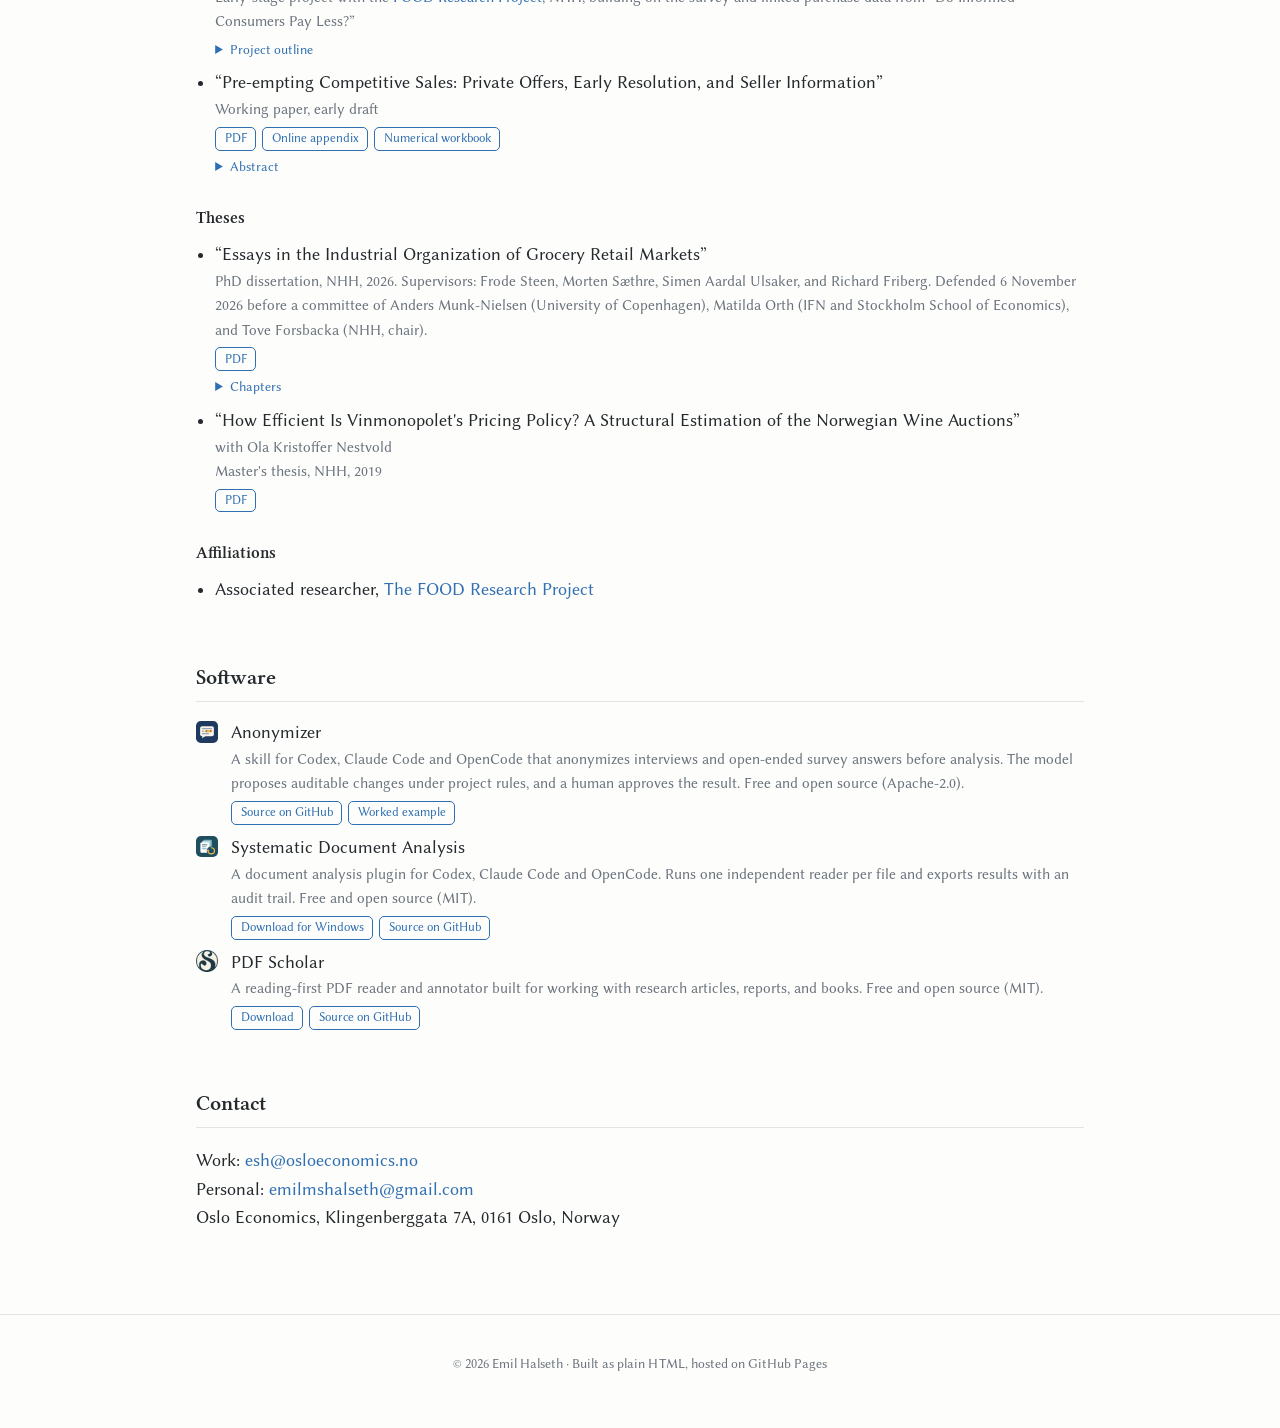
==== commit 0f99e51e: "Add ongoing project: Decomposing Price Sensitivity Co-Authored-By: Claude Fable 5.2 <noreply@anthrop" ====
--- a/index.html
+++ b/index.html
@@ -252,6 +252,28 @@
           trial, repeat purchase, and substitution over time.</p>
         </details>
       </li>
+      <li id="decomposing-price-sensitivity">
+        Decomposing Price Sensitivity: Taste or Information?
+        <span class="coauthors">with Frode Steen and Simen A. Ulsaker</span>
+        <span class="venue">Early-stage project with the
+        <a href="https://www.nhh.no/en/research-centres/food/">FOOD Research
+        Project</a>, NHH, building on the survey and linked purchase data
+        from &ldquo;Do Informed Consumers Pay Less?&rdquo;</span>
+        <details>
+          <summary>Project outline</summary>
+          <p>When consumers do not respond to a price change, it may be
+          because they do not care about it, or because they do not know
+          about it. Standard demand models cannot tell the two apart:
+          price knowledge is unobserved, so everything is attributed to
+          price sensitivity. This project uses a direct measure of what
+          consumers know about prices&nbsp;&ndash; survey-based price recall
+          linked to the same households' grocery purchases&nbsp;&ndash; to
+          ask how much of measured price sensitivity reflects preferences
+          and how much reflects information. The answer matters for how
+          demand estimates are interpreted, and for what better price
+          information could mean for the prices consumers pay.</p>
+        </details>
+      </li>
       <!-- BEGIN PREEMPTIVE PAPER: generated from Pre-emptive-bids/manuscripts/pre-empting-competitive-sales.tex -->
       <li id="pre-empting-competitive-sales">
         &ldquo;Pre-empting Competitive Sales: Private Offers, Early Resolution, and Seller Information&rdquo;
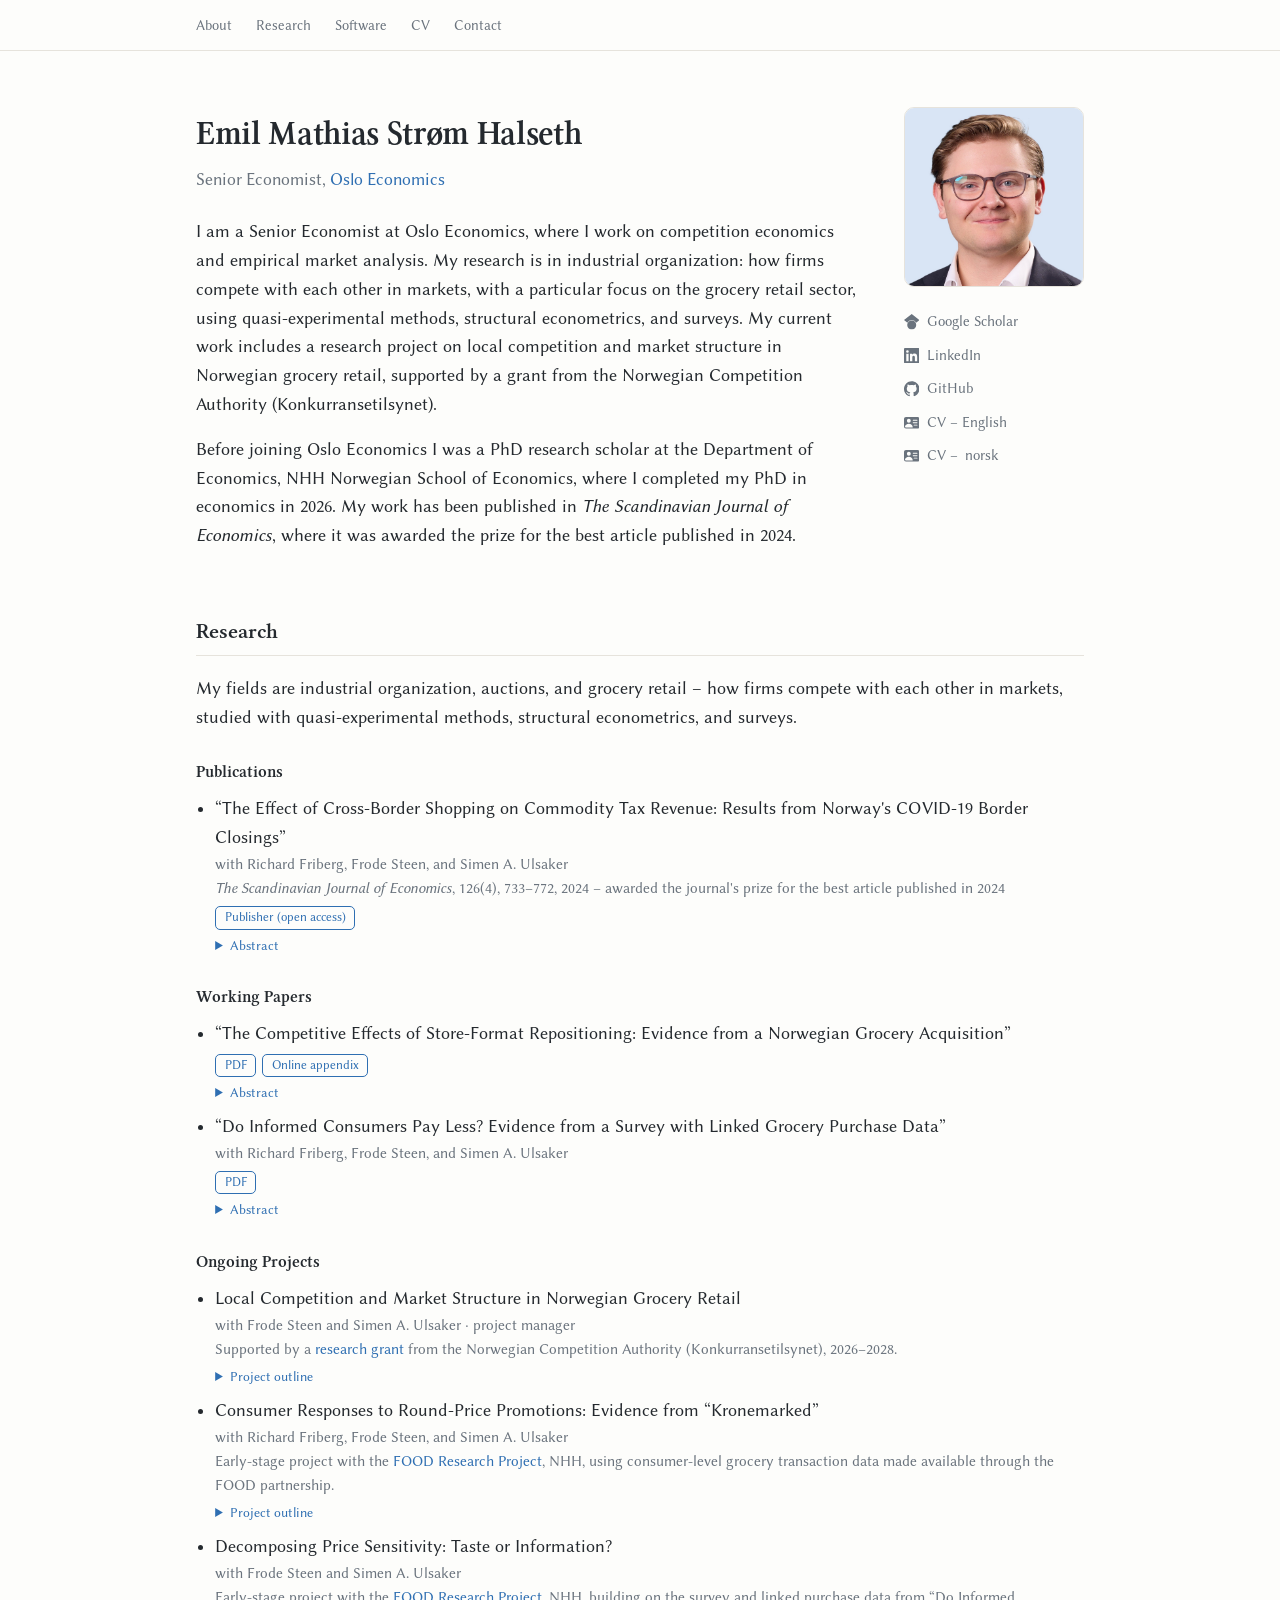
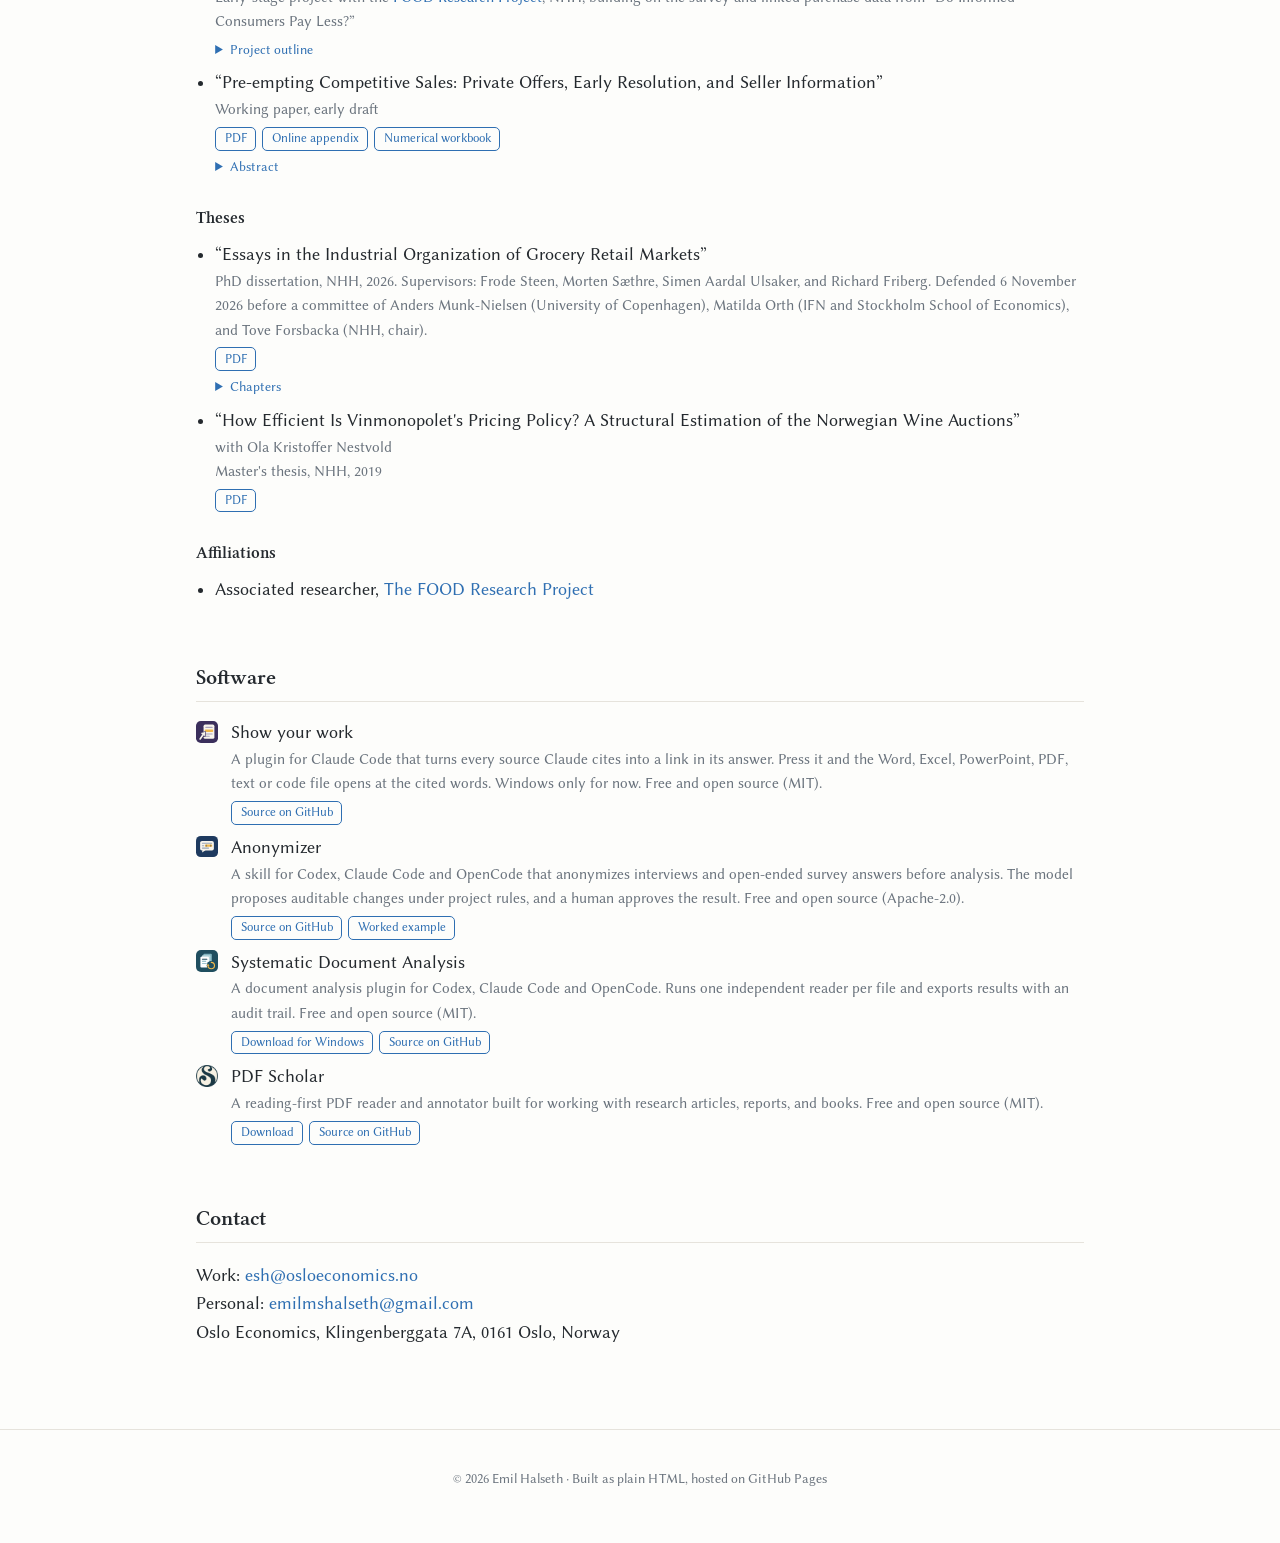
==== commit e8fb43e7: "Software list: the Show your work entry Co-Authored-By: Claude Fable 5.2 <noreply@anthropic.com>" ====
--- a/index.html
+++ b/index.html
@@ -327,6 +327,14 @@
          the repo and a direct download (releases/latest) or store listing. -->
     <ul class="papers software">
       <li>
+        <img class="app-logo" src="assets/show-your-work-logo.svg" alt="" width="22" height="22">
+        Show your work
+        <span class="venue">A plugin for Claude Code that turns every source Claude cites into a link
+        in its answer. Press it and the Word, Excel, PowerPoint, PDF, text or code file opens at the cited words.
+        Windows only for now. Free and open source (MIT).</span>
+        <span class="links"><a class="btn" href="https://github.com/emilmsh/show-your-work">Source on GitHub</a></span>
+      </li>
+      <li>
         <img class="app-logo" src="assets/anonymizer-logo.svg" alt="" width="22" height="22">
         Anonymizer
         <span class="venue">A skill for Codex, Claude Code and OpenCode that anonymizes interviews and
